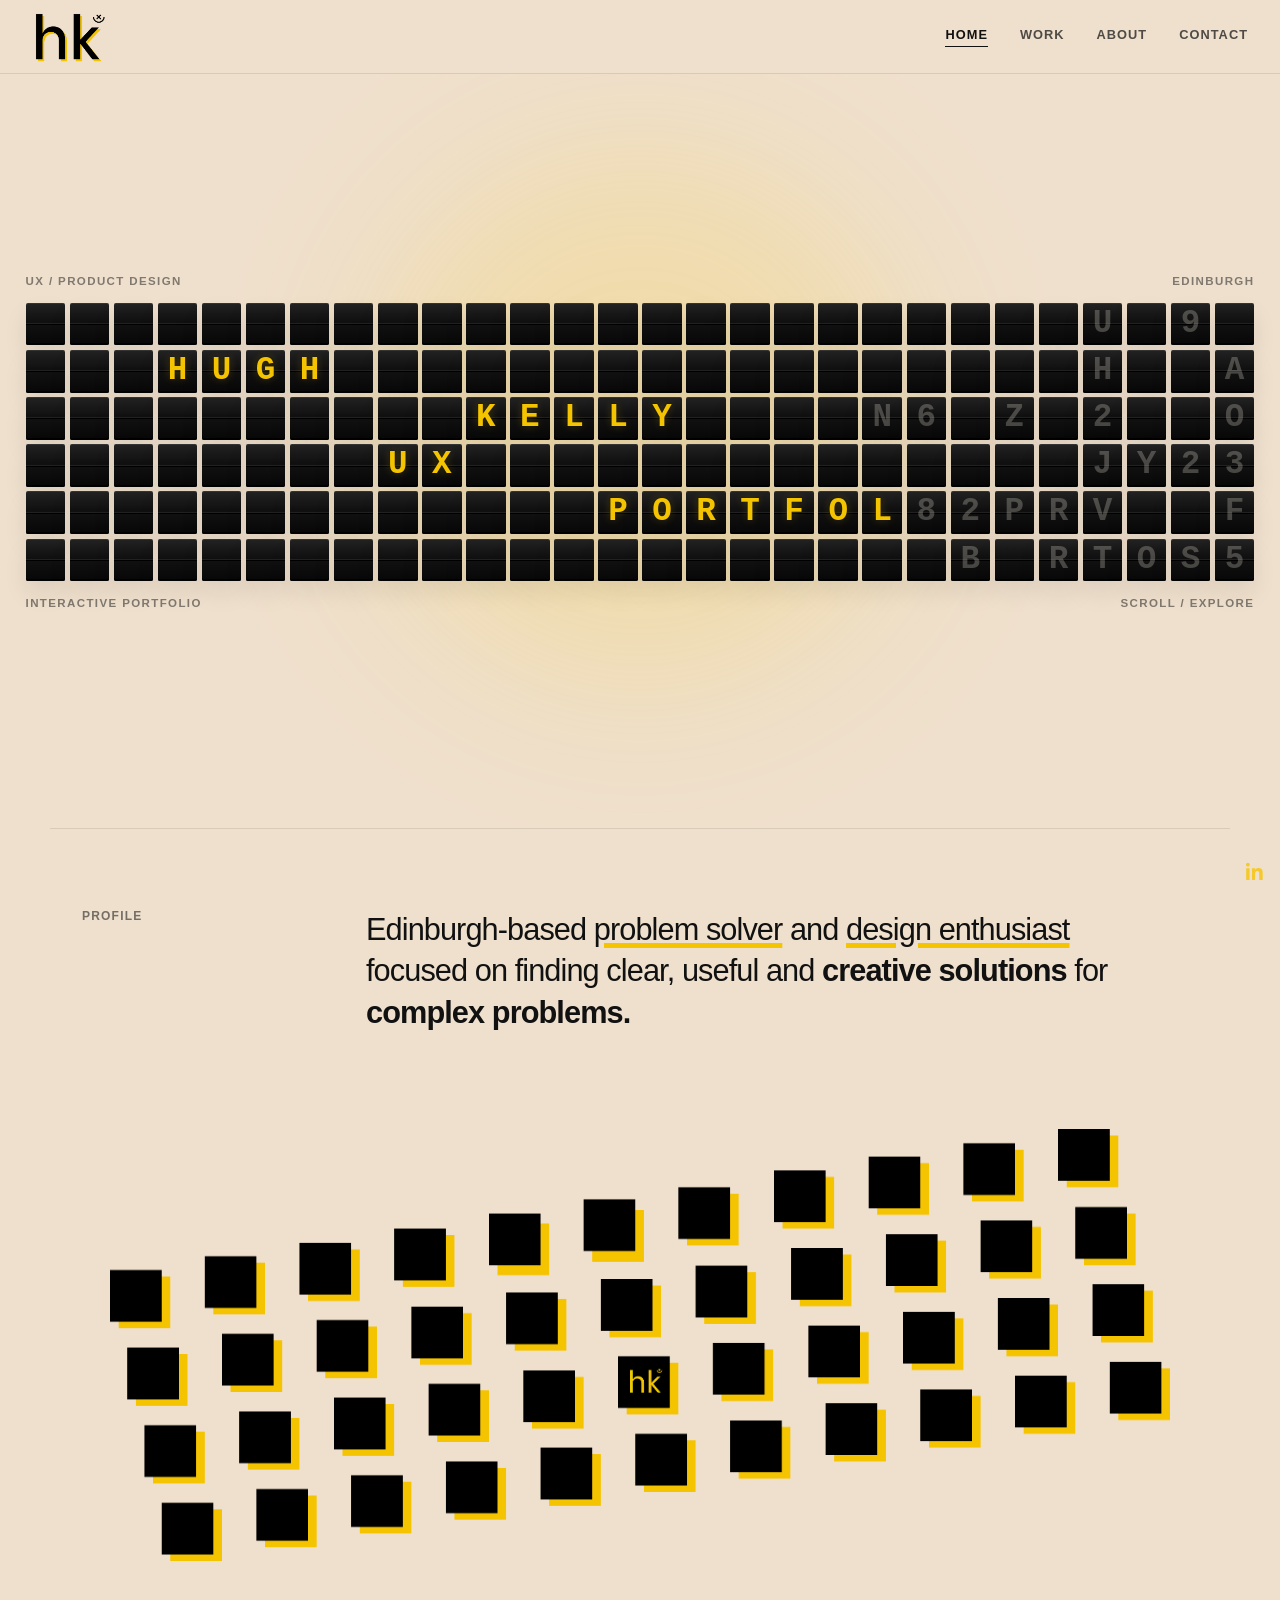
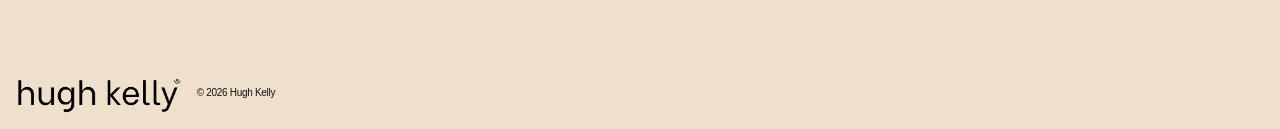
==== index.html @ 868ba527 "wording etc" ====
<!DOCTYPE html>
<html lang="en">
<head>
  <meta charset="UTF-8" />
  <meta name="viewport" content="width=device-width, initial-scale=1.0" />
  <link rel="stylesheet" href="css/styles.css">
  <link rel="icon" type="image/png" sizes="32x32" href="images/tablogo.png">
	<link rel="icon" type="image/png" sizes="16x16" href="images/tablogo.png">
  <title>Hugh Kelly — UX Portfolio</title>
	</head>

<body>
<header class="site-header">
  <nav class="nav">
    <div class="logo" data-trigger="home">
      <img src="images/logo.png" alt="HK logo">
    </div>

    <div class="nav-links">
	  <a data-trigger="home">Home</a>
	  <a data-trigger="work">Work</a>
      <a data-trigger="about">About</a>
      <a data-trigger="contact">Contact</a>
    </div>
  </nav>
  </header>

  <section class="hero">
  <div class="hero-bg-glow"></div>

  <div class="hero-inner">
    <div class="hero-topline">
      <span>UX / Product Design</span>
      <span>Edinburgh</span>
    </div>

    <div class="board-shell" id="boardShell">
      <div class="board" id="board"></div>
    </div>

    <div class="hero-bottomline">
      <span>Interactive portfolio</span>
      <span>Scroll / explore</span>
    </div>
  </div>
</section>

  <main>
	  <section class="page-section active" id="home">
		<section class="intro">
		  <p class="section-label">Profile</p>
		  <p class="intro-text">
			Edinburgh-based <u>problem solver</u> and <u>design enthusiast</u> focused on finding clear, useful and <b>creative solutions</b> for <b>complex problems.</b>
		  </p>
		</section>

		<section class="featured-image">
		  <img src="images/footerimg.png" alt="Featured project preview">
		</section>
	  </section>

	  <section class="page-section" id="about">
      <section class="about-page">
        <div class="about-image">
          <img src="images/me.png" alt="Hugh Kelly portrait">
        </div>

        <div>
          <p class="section-label"></p>
		  <br>
          <p class="intro-text" style="font-size: 40px;">
          <u>It's nice to meet you!</u>
          </p>
		  <br>
          <p class="intro-text" style="font-size: 20px; line-height: 155%;">
            I spent a large chunk of my 20's working in the music industry. This gave me a lot of interesting experiences and stories, from 
			<a href="https://www.thesun.co.uk/tvandshowbiz/10070098/bill-murray-student-party-fife/">jamming with Bill Murray</a> and accidentally getting him involved in a tabloid scandal (sorry Bill), to winning Best Original Score 
			at the Berlin Independent Film Festival (which I still haven't collected, eek).
          </p>
		  <br>
		  <p class="intro-text" style="font-size: 20px; line-height: 155%;">
           Eventually, I wanted to channel that same creativity into solving practical problems for people. UX and Product Design
		   turned out to be the right fit, and I haven’t looked back. Drop me a wee email to say hello if you would like to chat more!
          </p>
        </div>
      </section>
    </section>

    <section class="page-section" id="work">
      <section class="work-preview">
        <p class="section-label">Selected work</p>

       <div class="work-list">

      <a class="work-card" href="case-study-one.html">
        <img src="images/mockup.jpeg" alt="ROOST app preview">
        <div class="work-card-text">
          <h2>Case study one | ROOST.</h2>
          <p>UX Research / Branding / UX/UI Design</p>
        </div>
      </a>

      <a class="work-card" href="case-study-two.html">
        <img src="images/macytherobotalt.png" alt="Macy the Robot preview">
        <div class="work-card-text">
          <h2>Case study two | Children's Robot</h2>
          <p>UX Research</p>
        </div>
      </a>

      <a class="work-card" href="case-study-three.html">
        <img src="images/alba-slide-10.png" alt="AlbaHealthpreview">
        <div class="work-card-text">
          <h2>Case study three | Alba Health</h2>
          <p>UX Research / UX Design / Branding</p>
        </div>
      </a>

    </div>
      </section>
    </section>

    <section class="page-section" id="contact">
      <section class="contact-page">
  <p class="section-label">Contact</p>

  <div class="contact-content">
    <h1 class="contact-heading">
      Interested in working together? <u>Get in touch</u> and let’s talk.
    </h1>

    <p class="contact-copy">
      Drop me an email <a href="mailto:you@email.com">here</a> or connect with me on
      <a href="https://www.linkedin.com/in/hugh-kelly-a348a1112/?skipRedirect=true">LinkedIn.</a>
    </p>

    <a class="resume-btn" href="files/HughKellyCV.pdf" target="_blank">
      View Resume
    </a>
  </div>
</section>
    </section>
  </main>

  <script>
  const isMobile = window.matchMedia("(max-width: 700px)").matches;

  const rows = isMobile ? 9 : 6;
  const columns = isMobile ? 9 : 28;

  const alphabet = "ABCDEFGHIJKLMNOPQRSTUVWXYZ0123456789";
  const board = document.getElementById("board");
  const boardShell = document.getElementById("boardShell");

  const layouts = {
    home: isMobile ? [
      { text: "HUGH", row: 1, column: 1 },
      { text: "KELLY", row: 2, column: 3 },
      { text: "UX", row: 4, column: 1 },
      { text: "PORT", row: 6, column: 2 },
      { text: "FOLIO", row: 7, column: 3 }
    ] : [
      { text: "HUGH", row: 1, column: 3 },
      { text: "KELLY", row: 2, column: 10 },
      { text: "UX", row: 3, column: 8 },
      { text: "PORTFOLIO", row: 4, column: 13 }
    ],

    about: isMobile ? [
      { text: "HI", row: 1, column: 1 },
      { text: "I'M", row: 3, column: 3 },
      { text: "HUGH", row: 5, column: 2 }
    ] : [
      { text: "HI,", row: 1, column: 4 },
      { text: "I'M", row: 3, column: 10 },
      { text: "HUGH", row: 4, column: 15 }
    ],

    work: isMobile ? [
      { text: "CASE", row: 2, column: 1 },
      { text: "STUDIES", row: 4, column: 2 }
    ] : [
      { text: "SELECTED", row: 1, column: 3 },
      { text: "WORK", row: 2, column: 13 },
      { text: "& CASE", row: 3, column: 8 },
      { text: "STUDIES", row: 4, column: 15 }
    ],

    contact: isMobile ? [
      { text: "GET", row: 1, column: 1 },
      { text: "IN", row: 2, column: 4 },
      { text: "TOUCH", row: 4, column: 2 }
    ] : [
      { text: "GET", row: 1, column: 4 },
      { text: "IN", row: 2, column: 12 },
      { text: "TOUCH", row: 3, column: 16 },
      { text: "SOON", row: 4, column: 8 }
    ]
  };

  let finalMap = new Map();
  const tiles = [];

  board.style.setProperty("--columns", columns);

  for (let i = 0; i < rows * columns; i++) {
    const tile = document.createElement("div");
    tile.className = "tile";

    const char = document.createElement("span");
    char.className = "char";
    char.textContent = randomLetter();

    tile.appendChild(char);
    board.appendChild(tile);

    tiles.push({ tile, char, index: i });
  }

  function randomLetter() {
    return alphabet[Math.floor(Math.random() * alphabet.length)];
  }

  function flip(tileObj, value) {
    tileObj.tile.classList.remove("flipping");
    void tileObj.tile.offsetWidth;
    tileObj.tile.classList.add("flipping");
    tileObj.char.textContent = value;
  }

  function buildFinalMap(words) {
    finalMap = new Map();

    words.forEach(word => {
      [...word.text].forEach((letter, i) => {
        const index = word.row * columns + word.column + i;
        finalMap.set(index, letter);
      });
    });
  }

  function showPage(pageName) {
    document.querySelectorAll(".page-section").forEach(section => {
      section.classList.remove("active");
    });

    const targetPage = document.getElementById(pageName);
    if (targetPage) targetPage.classList.add("active");

    document.querySelectorAll("[data-trigger]").forEach(link => {
      link.classList.toggle("active-nav", link.dataset.trigger === pageName);
    });
  }

  function animateBoard(layoutName = "home", isInitialLoad = false) {
    buildFinalMap(layouts[layoutName] || layouts.home);

    if (isMobile) {
  tiles.forEach(tileObj => {
    const finalLetter = finalMap.get(tileObj.index);

    tileObj.tile.classList.remove("flipping");

    if (finalLetter) {
      tileObj.char.textContent = finalLetter;
      tileObj.tile.classList.add("final");
      tileObj.tile.classList.remove("empty");
    } else {
      tileObj.char.textContent = " ";
      tileObj.tile.classList.remove("final");
      tileObj.tile.classList.add("empty");
    }
  });

  return;
}

    board.classList.add("is-animating");

    tiles.forEach(tileObj => {
      tileObj.tile.classList.remove("empty");

      const row = Math.floor(tileObj.index / columns);
      const col = tileObj.index % columns;

      const delay = isMobile
        ? col * 35 + row * 42 + Math.random() * 70
        : col * 45 + row * 35 + Math.random() * 90;

      const flips = isMobile
        ? 1 + Math.floor(Math.random() * 2)
        : isInitialLoad
          ? 2 + Math.floor(Math.random() * 4)
          : 1 + Math.floor(Math.random() * 3);

      const finalLetter = finalMap.get(tileObj.index);

      setTimeout(() => {
        let count = 0;

        const interval = setInterval(() => {
          count++;

          if (count < flips) {
            flip(tileObj, randomLetter());
            return;
          }

          clearInterval(interval);

          if (finalLetter) {
            flip(tileObj, finalLetter);
            tileObj.tile.classList.add("final");
            tileObj.tile.classList.remove("empty");
          } else {
            flip(tileObj, " ");
            tileObj.tile.classList.remove("final");
            tileObj.tile.classList.add("empty");
          }
        }, isMobile ? 145 + Math.random() * 55 : 110 + Math.random() * 45);
      }, delay);
    });

    setTimeout(() => {
      board.classList.remove("is-animating");
    }, isMobile ? 1700 : 1900);
  }

  document.querySelectorAll("[data-trigger]").forEach(item => {
    item.addEventListener("click", () => {
      const page = item.dataset.trigger || "home";
      animateBoard(page, false);
      showPage(page);
      history.replaceState(null, "", page === "home" ? "index.html" : `index.html?page=${page}`);
    });
  });

  function getPageFromURL() {
    const params = new URLSearchParams(window.location.search);
    return params.get("page") || "home";
  }

  const initialPage = getPageFromURL();
  animateBoard(initialPage, true);
  showPage(initialPage);

  if (boardShell && !isMobile) {
    boardShell.addEventListener("mousemove", event => {
      const rect = boardShell.getBoundingClientRect();
      const x = event.clientX - rect.left;
      const y = event.clientY - rect.top;

      const rotateY = ((x / rect.width) - 0.5) * 5;
      const rotateX = ((y / rect.height) - 0.5) * -5;

      boardShell.style.transform = `rotateX(${rotateX}deg) rotateY(${rotateY}deg)`;
    });

    boardShell.addEventListener("mouseleave", () => {
      boardShell.style.transform = "rotateX(0deg) rotateY(0deg)";
    });
  }

  if (!isMobile) {
    setInterval(() => {
      const visibleTiles = tiles.filter(tileObj => !tileObj.tile.classList.contains("empty"));
      const chosen = visibleTiles[Math.floor(Math.random() * visibleTiles.length)];

      if (!chosen) return;

      chosen.tile.classList.add("ambient-flash");

      setTimeout(() => {
        chosen.tile.classList.remove("ambient-flash");
      }, 420);
    }, 1300);
  }
</script>
  
  <footer class="site-footer">
  <img src="images/footer-logo.png" alt="Hugh Kelly">
  <p class="intro-text" style="font-size: 10px;">© 2026 Hugh Kelly</p>
</footer>

<a href="https://www.linkedin.com/in/hugh-kelly-a348a1112/" 
   target="_blank" 
   rel="noopener noreferrer" 
   class="linkedin-fixed">
  <svg viewBox="0 0 24 24" width="18" height="18">
    <path d="M4.98 3.5C4.98 4.88 3.87 6 2.49 6 1.11 6 0 4.88 0 3.5 0 2.12 1.11 1 2.49 1 3.87 1 4.98 2.12 4.98 3.5zM.22 8.22h4.54V24H.22zM7.98 8.22h4.35v2.16h.06c.61-1.16 2.1-2.39 4.33-2.39 4.63 0 5.49 3.05 5.49 7.01V24h-4.54v-7.74c0-1.85-.03-4.23-2.58-4.23-2.58 0-2.97 2.01-2.97 4.1V24H7.98z"/>
  </svg>
</a>

</body>
</html>
---- css/styles.css ----
* {
  box-sizing: border-box;
}

html,
body {
  overflow-x: hidden;
}

body {
  margin: 0;
  background: #efe0cd;
  color: #111;
  font-family: Helvetica, Arial, sans-serif;
}

body::before {
  content: "";
  position: fixed;
  inset: 0;
  pointer-events: none;
  opacity: 0.035;
  background-image: radial-gradient(#000 0.5px, transparent 0.5px);
  background-size: 6px 6px;
  z-index: -1;
}

/* NAV */

.nav {
  position: fixed;
  top: 0;
  left: 0;
  width: 100%;
  height: 74px;
  display: flex;
  justify-content: space-between;
  align-items: center;
  padding: 0 2rem;
  background: #efe0cd;
  border-bottom: 1px solid rgba(17, 17, 17, 0.1);
  z-index: 1000;
}

.logo,
.nav-links a {
  color: #111;
  font-size: 0.8rem;
  font-weight: 700;
  letter-spacing: 0.08em;
  text-transform: uppercase;
  text-decoration: none;
  cursor: pointer;
}

.logo img {
  height: 72px;
  display: block;
}

.nav-links {
  display: flex;
  gap: 2rem;
}

.nav-links a {
  opacity: 0.72;
  transition: opacity 0.25s ease;
}

.nav-links a:hover {
  opacity: 1;
}

.nav-links a::after {
  content: "";
  display: block;
  width: 0;
  height: 1px;
  margin-top: 4px;
  background: #111;
  transition: width 0.25s ease;
}

.nav-links a:hover::after {
  width: 100%;
}

u {
  text-decoration-color: #f5c400;
  text-decoration-thickness: 5px;
  text-underline-offset: 3px;
}

/* HOME */

/* HOME / FULL-WIDTH SPLIT FLAP HERO */

.hero {
  min-height: 92vh;
  display: grid;
  place-items: center;
  padding: 7.5rem 0 4rem;
  position: relative;
  overflow: hidden;
}

.hero-bg-glow {
  position: absolute;
  width: 42vw;
  height: 42vw;
  border-radius: 50%;
  background: rgba(245, 196, 0, 0.16);
  filter: blur(80px);
  top: 18%;
  left: 50%;
  transform: translateX(-50%);
  pointer-events: none;
}

.hero-inner {
  width: 100vw;
  padding: 0 clamp(0.75rem, 2vw, 2rem);
  position: relative;
  z-index: 2;
}

.hero-topline,
.hero-bottomline {
  width: min(1600px, 96vw);
  margin: 0 auto;
  display: flex;
  justify-content: space-between;
  font-size: 0.72rem;
  font-weight: 700;
  letter-spacing: 0.12em;
  text-transform: uppercase;
  color: rgba(17, 17, 17, 0.5);
}

.hero-topline {
  margin-bottom: 1rem;
}

.hero-bottomline {
  margin-top: 1rem;
}

.board-shell {
  width: 100%;
  perspective: 1200px;
  transform-style: preserve-3d;
  transition: transform 0.18s ease-out;
}

.board {
  display: grid;
  grid-template-columns: repeat(var(--columns), minmax(0, 1fr));
  gap: clamp(0.12rem, 0.35vw, 0.34rem);
  width: 100%;
  margin: 0 auto;
  padding: 0;
  transform-style: preserve-3d;
}

.tile {
  aspect-ratio: 1 / 1.08;
  background: #101010;
  color: rgba(244, 239, 227, 0.25);
  font-family: "IBM Plex Mono", "Courier New", monospace;
  font-size: clamp(0.75rem, 2.55vw, 2.45rem);
  font-weight: 800;
  display: grid;
  place-items: center;
  position: relative;
  overflow: hidden;
  border-radius: 2px;
  box-shadow:
    inset 0 1px 0 rgba(255,255,255,0.08),
    inset 0 -2px 0 rgba(0,0,0,0.8),
    0 12px 24px rgba(17,17,17,0.08);
}

.tile::before {
  content: "";
  position: absolute;
  inset: 0;
  background:
    linear-gradient(to bottom, rgba(255,255,255,0.08), transparent 44%),
    linear-gradient(to top, rgba(0,0,0,0.58), transparent 45%);
  pointer-events: none;
}

.tile::after {
  content: "";
  position: absolute;
  left: 0;
  right: 0;
  top: 50%;
  border-top: 1px solid #000;
  box-shadow: 0 -1px 0 rgba(255,255,255,0.07);
}

.char {
  z-index: 2;
  line-height: 1;
}

.tile.flipping .char {
  animation: flap 0.16s ease-in-out;
}

.tile.final {
  color: #f5c400;
  text-shadow:
    0 0 8px rgba(245,196,0,0.22),
    0 0 2px rgba(0,0,0,0.75);
}

.tile.empty .char {
  color: transparent;
}

.tile.ambient-flash {
  color: #efe0cd;
  box-shadow:
    inset 0 1px 0 rgba(255,255,255,0.12),
    inset 0 -2px 0 rgba(0,0,0,0.8),
    0 0 22px rgba(245,196,0,0.24);
}

.board.is-animating .tile.final {
  animation: finalPulse 0.65s ease both;
}

.active-nav {
  opacity: 1 !important;
}

.active-nav::after {
  width: 100% !important;
}

@keyframes flap {
  0% { transform: rotateX(0deg); }
  40% { transform: rotateX(95deg); }
  60% { transform: rotateX(85deg); }
  100% { transform: rotateX(0deg); }
}

@keyframes finalPulse {
  0% { filter: brightness(1); }
  45% { filter: brightness(1.45); }
  100% { filter: brightness(1); }
}

/* STANDARD PAGES */

/* STANDARD PAGE LAYOUTS */

.intro,
.about-page,
.contact-page {
  max-width: 1180px;
  margin: 0 auto;
  display: grid;
  grid-template-columns: 220px minmax(0, 760px);
  gap: 4rem;
  align-items: start;
  border-top: 1px solid rgba(17, 17, 17, 0.1);
}

/* Individual spacing */

.intro {
  padding: 5rem 2rem 6rem;
}

.about-page {
  padding: 6rem 2rem 7rem;
}

.contact-page {
  padding: 7rem 2rem 6rem;
}

/* Labels */

.section-label {
  margin: 0;
  font-size: 0.75rem;
  font-weight: 700;
  letter-spacing: 0.1em;
  text-transform: uppercase;
  color: rgba(17, 17, 17, 0.55);
}

/* General intro text */

.intro-text {
  margin: 0;
  font-size: clamp(1.35rem, 2.4vw, 2rem);
  line-height: 1.35;
  font-weight: 500;
  letter-spacing: -0.03em;
}

/* About */

.about-copy {
  font-size: 20px;
  line-height: 1.55;
}

/* Contact-specific typography */

.contact-page .intro-text {
  font-size: clamp(2.2rem, 4vw, 4.2rem);
  line-height: 1.08;
  letter-spacing: -0.06em;
}

.contact-page .contact-copy {
  margin-top: 3rem;
  font-size: clamp(1.5rem, 2.4vw, 2.6rem);
  line-height: 1.25;
  letter-spacing: -0.04em;
}

.about-image img {
  width: 100%;
  display: block;
  box-shadow: 16px 16px 0 #f5c400;
}

.work-preview {
  max-width: 920px;
  margin: 0 auto;
  padding: 0 2rem 7rem;
}

.work-list {
  display: flex;
  flex-direction: column;
  gap: 48px;
}

.work-card {
  display: block;
  text-decoration: none;
  color: inherit;
  border-top: 1px solid rgba(0,0,0,0.15);
  padding-top: 28px;
}

.work-card img {
  width: 100%;
  aspect-ratio: 16 / 9;
  object-fit: cover;
  border-radius: 12px;
  display: block;
  margin-bottom: 18px;
}

.work-card-text h2 {
  font-size: 28px;
  margin: 0 0 6px;
}

.work-card-text p {
  font-size: 16px;
  margin: 0;
  opacity: 0.75;
}

.work-card:hover img {
  transform: translateY(-4px);
}

.work-card img {
  transition: transform 0.25s ease;
}

.page-section {
  opacity: 0;
  visibility: hidden;
  height: 0;
  overflow: hidden;
  transition: opacity 0.5s ease;
}

.page-section.active {
  opacity: 1;
  visibility: visible;
  height: auto;
  overflow: visible;
}

.featured-image {
  max-width: 1124px;
  margin: 0 auto;
  padding: 0 2rem 6rem;
}

.featured-image img {
  width: 100%;
  display: block;
  border-radius: 2px;
  transition: transform 0.3s ease;
}

.featured-image img:hover {
  transform: translateY(-4px);
}

/* CASE STUDY */

.case-study {
  max-width: 1280px;
  margin: 0 auto;
  padding: 70px 24px 4rem;
}

.case-hero {
  min-height: 82vh;
  display: grid;
  grid-template-columns: minmax(0, 1fr) minmax(0, 0.9fr);
  gap: 56px;
  align-items: center;
  position: relative;
  padding-bottom: 80px;
}

.case-kicker {
  text-transform: uppercase;
  letter-spacing: 0.18em;
  font-size: 12px;
  opacity: 0.55;
  margin-bottom: 20px;
}

.case-hero h1 {
  font-size: clamp(56px, 9vw, 128px);
  line-height: 0.85;
  margin: 0 0 28px;
  letter-spacing: -0.07em;
}

.case-meta {
  font-size: 0.8rem;
  text-transform: uppercase;
  opacity: 0.65;
  margin-bottom: 28px;
  letter-spacing: 0.08em;
}

.case-intro {
  font-size: clamp(21px, 2.2vw, 34px);
  line-height: 1.25;
  max-width: 760px;
  letter-spacing: -0.035em;
}

.hero-image {
  position: relative;
}

.hero-prototype-btn {
  position: absolute;
  bottom: 70px;
  left: 36px;

  display: inline-flex;
  align-items: center;
  justify-content: center;

  padding: 12px 18px;

  background: #111;
  color: #fff;
  text-decoration: none;

  font-size: 12px;
  font-weight: 700;
  letter-spacing: 0.08em;
  text-transform: uppercase;

  border-radius: 999px;

  transition: transform 0.2s ease,
              background 0.2s ease;
}

.hero-prototype-btn:hover {
  transform: translateY(-2px);
  background: #000;
}

.hero-prototype-btn:visited {
  color: #fff;
}

.hero-image img {
  width: 100%;
  display: block;
  border-radius: 2px;
  transition: transform 0.3s ease;
}

.hero-image img:hover {
  transform: translateY(-4px);
}

.hero-image-stack {
  position: relative;
  min-height: 560px;
  max-width: 100%;
}

.image-placeholder {
  border: 1px dashed rgba(17, 17, 17, 0.28);
  border-radius: 32px;
  background: rgba(17, 17, 17, 0.035);
  display: flex;
  align-items: center;
  justify-content: center;
  text-align: center;
  padding: 24px;
  color: rgba(17, 17, 17, 0.45);
  font-size: 14px;
  line-height: 1.5;
  max-width: 100%;
}

.hero-main-image {
  width: 78%;
  height: 420px;
  margin-left: auto;
}

.hero-small-image {
  width: 48%;
  height: 220px;
  position: absolute;
  left: 0;
  bottom: 20px;
  background: rgba(17, 17, 17, 0.06);
}

.floating-note {
  position: absolute;
  right: 8%;
  bottom: 0;
  width: 220px;
  border-radius: 24px;
  padding: 24px;
  background: #efe0cd;
  border: 1px solid rgba(17, 17, 17, 0.1);
  box-shadow: 0 18px 50px rgba(17, 17, 17, 0.09);
  font-size: 14px;
  line-height: 1.5;
}

.case-section {
  padding: 96px 0;
  margin-bottom: 0;
  border-top: 1px solid rgba(17, 17, 17, 0.1);
}

.section-split {
  display: grid;
  grid-template-columns: minmax(0, 0.42fr) minmax(0, 1fr);
  gap: 76px;
}

.case-section .section-label span {
  display: block;
  text-transform: uppercase;
  letter-spacing: 0.16em;
  font-size: 12px;
  opacity: 0.45;
  margin-bottom: 16px;
}

.case-section .section-label h2 {
  font-size: clamp(34px, 4.5vw, 68px);
  line-height: 0.95;
  margin: 0;
  letter-spacing: -0.06em;
}

.section-content p {
  font-size: 19px;
  line-height: 1.65;
  max-width: 760px;
  margin: 0 0 24px;
}

.project-facts {
  display: grid;
  grid-template-columns: repeat(4, minmax(0, 1fr));
  gap: 16px;
}

.fact-card {
  border-radius: 28px;
  padding: 28px;
  min-height: 170px;
  background: rgba(17, 17, 17, 0.035);
  display: flex;
  flex-direction: column;
  justify-content: space-between;
}

.fact-card span {
  font-size: 12px;
  text-transform: uppercase;
  letter-spacing: 0.14em;
  opacity: 0.45;
}

.fact-card p {
  font-size: 18px;
  line-height: 1.35;
  margin: 0;
}

.research-board {
  display: grid;
  grid-template-columns: repeat(12, minmax(0, 1fr));
  gap: 18px;
  margin-top: 42px;
}

.research-card {
  border-radius: 30px;
  padding: 30px;
  background: rgba(239, 224, 205, 0.72);
  border: 1px solid rgba(17, 17, 17, 0.1);
  min-height: 250px;
  box-shadow: 0 16px 42px rgba(17, 17, 17, 0.045);
}

.research-card:nth-child(1),
.research-card:nth-child(4) {
  grid-column: span 7;
}

.research-card:nth-child(2),
.research-card:nth-child(3) {
  grid-column: span 5;
}

.research-card h3 {
  font-size: 24px;
  margin: 0 0 18px;
  letter-spacing: -0.04em;
}

.research-card p {
  font-size: 16px;
  line-height: 1.6;
  opacity: 0.75;
  margin: 0;
}

.image-break {
  display: grid;
  grid-template-columns: minmax(0, 1.2fr) minmax(0, 0.8fr);
  gap: 18px;
  margin-top: 48px;
}

.wide-placeholder,
.tall-placeholder {
  height: 420px;
}

.timeline {
  display: grid;
  gap: 0;
  margin-top: 40px;
}

.timeline-row {
  display: grid;
  grid-template-columns: 180px minmax(0, 1fr) 240px;
  gap: 28px;
  padding: 32px 0;
  border-top: 1px solid rgba(17, 17, 17, 0.1);
  align-items: start;
}

.timeline-row span {
  font-size: 12px;
  text-transform: uppercase;
  letter-spacing: 0.14em;
  opacity: 0.45;
}

.timeline-row h3 {
  font-size: 28px;
  margin: 0 0 10px;
  letter-spacing: -0.04em;
}

.timeline-row p {
  margin: 0;
  font-size: 16px;
  line-height: 1.6;
  opacity: 0.72;
}

.mini-placeholder {
  height: 130px;
  border-radius: 22px;
}

/* Fixed to prevent horizontal scrolling */

.feature-cloud {
  display: flex;
  flex-wrap: wrap;
  gap: 16px;
  margin-top: 42px;
  max-width: 100%;
  overflow: hidden;
}

.feature-pill {
  min-height: 150px;
  width: clamp(150px, 18vw, 210px);
  border-radius: 999px;
  padding: 24px 22px;
  background: rgba(17, 17, 17, 0.04);
  display: flex;
  align-items: center;
  justify-content: center;
  text-align: center;
  font-size: 15px;
  line-height: 1.45;
  box-sizing: border-box;
}

.feature-pill:nth-child(odd) {
  transform: translateY(24px);
}

.placeholder-gallery {
  display: grid;
  grid-template-columns: repeat(3, minmax(0, 1fr));
  gap: 18px;
  margin-top: 42px;
}

.gallery-card {
  border-radius: 30px;
  padding: 22px;
  border: 1px solid rgba(17, 17, 17, 0.1);
}

.gallery-card .image-placeholder {
  height: 260px;
  margin-bottom: 18px;
}

.gallery-card h3 {
  font-size: 20px;
  margin: 0 0 8px;
}

.gallery-card p {
  font-size: 15px;
  opacity: 0.65;
}

.next-section {
  padding: 120px 24px;
  text-align: center;
}

.next-section h2 {
  font-size: clamp(44px, 7vw, 96px);
  line-height: 0.9;
  margin: 0 0 28px;
  letter-spacing: -0.07em;
}

.next-section p {
  max-width: 680px;
  margin: 0 auto;
  font-size: 20px;
  line-height: 1.6;
  opacity: 0.72;
}

/* FOOTER */

.site-footer {
  position: relative;
  bottom: 0;
  left: 0;
  padding: 1rem;
  display: flex;
  align-items: center;
  gap: 0.8rem;
}

.site-footer img {
  height: 40px;
}

.linkedin-fixed {
  position: fixed;
  bottom: 1rem;
  right: 1rem;
  opacity: 0.8;
}

.linkedin-fixed svg {
  fill: #f5c400;
}

.linkedin-fixed:hover {
  opacity: 1;
}

/* ANIMATION */

@keyframes flap {
  0% { transform: rotateX(0deg); }
  40% { transform: rotateX(95deg); }
  60% { transform: rotateX(85deg); }
  100% { transform: rotateX(0deg); }
}

/* RESPONSIVE */

@media (max-width: 900px) {
  .case-hero,
  .section-split,
  .image-break,
  .timeline-row {
    grid-template-columns: 1fr;
  }

  .board-shell {
    width: 100%;
    max-width: 340px;
    margin: 0 auto;
  }

  .project-facts,
  .placeholder-gallery {
    grid-template-columns: 1fr;
  }

  .research-card,
  .research-card:nth-child(1),
  .research-card:nth-child(2),
  .research-card:nth-child(3),
  .research-card:nth-child(4) {
    grid-column: span 12;
  }

  .feature-cloud {
    display: flex;
    flex-wrap: wrap;
  }

  .feature-pill {
    width: 100%;
    min-height: 120px;
  }

  .feature-pill:nth-child(odd) {
    transform: none;
  }

  .hero-image-stack {
    min-height: auto;
  }

  .hero-main-image,
  .hero-small-image,
  .floating-note {
    position: static;
    width: 100%;
    margin-top: 18px;
  }
}

@media (max-width: 700px) {
  .nav {
    height: 68px;
    padding: 0 1rem;
  }

  .logo img {
    height: 48px;
  }

  .nav-links {
    gap: 1rem;
  }

  .nav-links a {
    font-size: 0.68rem;
    letter-spacing: 0.06em;
  }

  .hero {
    min-height: auto;
    padding: 6rem 1rem 3rem;
  }

  .hero-inner {
    width: 100%;
    padding: 0;
  }

  .hero-topline,
  .hero-bottomline {
    width: 100%;
    font-size: 0.58rem;
    letter-spacing: 0.08em;
    gap: 1rem;
    overflow: hidden;
  }

  .hero-topline span:last-child,
  .hero-bottomline span:last-child {
    text-align: right;
  }

  .eyebrow {
    align-items: flex-start;
    gap: 1rem;
    flex-direction: column;
  }

  .board-shell {
    width: 100%;
    max-width: 300px;
    margin: 0 auto;
  }

  .board {
  grid-template-columns: repeat(var(--columns), minmax(0, 1fr));
  gap: 0.13rem;
  max-width: 300px;
  margin: 0 auto;
}

.tile {
  backface-visibility: hidden;
  transform: translateZ(0);
  will-change: transform;
}

  .intro,
  .about-page,
  .contact-page {
    grid-template-columns: 1fr;
    padding: 3rem 1rem 4rem;
    gap: 1.5rem;
  }

  .section-label {
    font-size: 0.68rem;
  }

  .intro-text {
    font-size: 1.15rem;
    line-height: 1.45;
    letter-spacing: -0.02em;
  }

  .about-copy {
    font-size: 1rem;
    line-height: 1.55;
  }

  .about-image img {
    max-width: 260px;
  }

  .work-preview {
    padding: 2rem 1rem 4rem;
  }

  .work-item {
    grid-template-columns: 1fr;
    gap: 0.35rem;
    padding: 1.2rem 0;
  }

  .work-item span:first-child {
    font-size: 1.25rem;
  }

  .work-item span:last-child {
    font-size: 0.65rem;
  }

  .contact-page {
    padding-bottom: 6rem;
  }

  .case-study {
    padding: 88px 1rem 3rem;
  }

  .case-hero {
    min-height: auto;
    gap: 32px;
    padding-bottom: 64px;
  }

  .case-hero h1 {
    font-size: clamp(54px, 18vw, 88px);
  }

  .case-section {
    padding: 64px 0;
  }

  .section-content p {
    font-size: 17px;
  }

  .project-facts {
    gap: 12px;
  }

  .fact-card {
    min-height: 140px;
  }

  .research-board {
    grid-template-columns: 1fr;
  }

  .research-card {
    grid-column: auto !important;
  }

  .wide-placeholder,
  .tall-placeholder {
    height: 280px;
  }

  .next-section {
    padding: 80px 0;
  }

  .site-footer {
    padding: 0.75rem 1rem;
    gap: 0.6rem;
  }

  .site-footer img {
    height: 34px;
  }

  .site-footer p {
    font-size: 9px !important;
  }

  .linkedin-fixed {
    right: 1rem;
    bottom: 1rem;
  }

  .linkedin-fixed svg {
    width: 17px;
    height: 17px;
  }
}
/* ROOST CASE STUDY */

.roost-case {
  max-width: 1280px;
  margin: 0 auto;
  padding: 88px 24px 4rem;
}

.roost-hero {
  min-height: 82vh;
  display: grid;
  grid-template-columns: minmax(0, 0.95fr) minmax(0, 1.05fr);
  gap: 64px;
  align-items: center;
  border-bottom: 1px solid rgba(17, 17, 17, 0.1);
  padding-bottom: 88px;
}

.roost-hero h1 {
  font-size: clamp(72px, 13vw, 180px);
  line-height: 0.78;
  letter-spacing: -0.09em;
  margin: 0 0 32px;
}

.roost-hero-visual {
  min-height: 620px;
  border-radius: 48px;
}

.roost-facts {
  display: grid;
  grid-template-columns: repeat(4, minmax(0, 1fr));
  gap: 16px;
  padding: 40px 0 96px;
}

.roost-section {
  padding: 96px 0;
  border-top: 1px solid rgba(17, 17, 17, 0.1);
}

.roost-split {
  display: grid;
  grid-template-columns: minmax(0, 0.4fr) minmax(0, 1fr);
  gap: 76px;
}

.roost-note-grid {
  display: grid;
  grid-template-columns: repeat(3, minmax(0, 1fr));
  gap: 18px;
  margin-top: 42px;
}

.roost-note-grid article,
.roost-opportunity-strip > div,
.persona-card {
  border: 1px solid rgba(17, 17, 17, 0.1);
  border-radius: 30px;
  padding: 30px;
  background: rgba(17, 17, 17, 0.035);
}

.roost-note-grid h3,
.roost-opportunity-strip h3,
.persona-card h3 {
  margin: 0 0 14px;
  font-size: 24px;
  letter-spacing: -0.04em;
}

.roost-note-grid p,
.roost-opportunity-strip p,
.persona-card p {
  font-size: 16px;
  line-height: 1.6;
  opacity: 0.75;
  margin: 0;
}

.roost-wide-img {
  height: 520px;
  margin-top: 42px;
}

.roost-opportunity-strip {
  display: grid;
  grid-template-columns: 0.8fr 1.2fr;
  gap: 18px;
  margin-top: 42px;
}

.persona-grid {
  display: grid;
  grid-template-columns: repeat(2, minmax(0, 1fr));
  gap: 18px;
  margin-top: 42px;
}

.persona-card {
  min-height: 620px;
}

.persona-image {
  height: 320px;
  margin-bottom: 28px;
  border-radius: 28px;
}

.persona-role {
  font-size: 14px !important;
  text-transform: uppercase;
  letter-spacing: 0.12em;
  opacity: 0.5 !important;
  margin-bottom: 22px !important;
}

.brand-image-grid {
  display: flex;
  flex-direction: column;
  gap: 3rem;
  margin-top: 3rem;
}

.brand-image-card {
  margin: 0;
}

.brand-image-card img {
  width: 100%;
  max-width: 1100px;
  height: auto;
  display: block;
  border-radius: 20px;
  border: 1px solid var(--border, #ECE4D8);
}

.brand-image-card figcaption
.survey-grid figcaption {
  margin-top: 1rem;
  font-size: 1rem;
  color: var(--secondary-text, #6B625B);
}

.image-modal {
  display: none;
  position: fixed;
  inset: 0;
  z-index: 9999;
  background: rgba(0,0,0,0.9);
  justify-content: center;
  align-items: center;
}

.image-modal.active {
  display: flex;
}

.modal-content {
  max-width: 95vw;
  max-height: 90vh;
}

.close-modal {
  position: absolute;
  top: 20px;
  right: 30px;
  color: white;
  font-size: 40px;
  cursor: pointer;
}

.zoomable {
  cursor: zoom-in;
}

.zoomable:hover {
  transform: scale(1.01);
  transition: transform 0.3s ease;
}

.journey-map {
  display: block;
  width: 90%;
  max-width: 1200px;
  margin: 0 auto;
}

.comp-analysis {
  display: block;
  width: 90%;
  max-width: 1200px;
  margin: 0 auto;
}

.design-process {
  display: block;
  width: 80%;
  max-width: 1200px;
  margin: 0 auto;
}

.concurrency-visual {
  width: 100%;
  height: 320px;
  background: rgba(17, 17, 17, 0.06);
  border-radius: 28px;
}

.prototype-frame {
  width: 380px;
  height: 620px;
  margin: 3rem auto;
  overflow: hidden;
  border-radius: 16px;
}

.prototype-frame iframe {
  width: 520px;
  height: 820px;
  border: none;
  transform: scale(0.75);
  transform-origin: top left;
}

.flow-steps {
  display: flex;
  flex-wrap: wrap;
  gap: 14px;
  margin-top: 36px;
}

.flow-steps div {
  border: 1px solid rgba(17, 17, 17, 0.14);
  border-radius: 999px;
  padding: 16px 22px;
  font-size: 15px;
  background: rgba(17, 17, 17, 0.035);
}

.screen-gallery {
  display: grid;
  grid-template-columns: 1.1fr 0.9fr 1.1fr;
  gap: 18px;
  margin-top: 42px;
}

.screen-gallery .image-placeholder {
  min-height: 420px;
}

.roost-final {
  padding: 130px 24px;
  text-align: center;
}

.roost-final h2 {
  max-width: 980px;
  margin: 0 auto 28px;
  font-size: clamp(48px, 7vw, 108px);
  line-height: 0.9;
  letter-spacing: -0.08em;
}

.roost-final p {
  max-width: 720px;
  margin: 0 auto;
  font-size: 20px;
  line-height: 1.6;
  opacity: 0.72;
}

/* RESPONSIVE ROOST */

@media (max-width: 900px) {
  .roost-hero,
  .roost-split,
  .roost-opportunity-strip {
    grid-template-columns: 1fr;
  }

  .roost-facts,
  .roost-note-grid,
  .persona-grid,
  .brand-grid,
  .screen-gallery {
    grid-template-columns: 1fr;
  }

  .roost-hero-visual {
    min-height: 420px;
  }

  .persona-card {
    min-height: auto;
  }

  .roost-wide-img {
    height: 360px;
  }
}

@media (max-width: 700px) {
  .roost-case {
    padding: 88px 1rem 3rem;
  }

  .roost-hero {
    min-height: auto;
    gap: 36px;
    padding-bottom: 64px;
  }

  .roost-hero h1 {
    font-size: clamp(72px, 24vw, 118px);
  }

  .roost-section {
    padding: 64px 0;
  }

  .roost-note-grid article,
  .roost-opportunity-strip > div,
  .persona-card {
    padding: 24px;
  }

  .persona-image,
  .brand-grid .image-placeholder,
  .screen-gallery .image-placeholder {
    min-height: 280px;
  }

  .flow-steps div {
    width: 100%;
    text-align: center;
  }

  .roost-final {
    padding: 88px 0;
  }
}

.underline-wrap {
  position: relative;
  display: inline-block;
}

.underline-reveal {
  position: relative;
  display: inline;
  background-image: linear-gradient(#f5c400, #f5c400);
  background-repeat: no-repeat;
  background-size: 0% 0.22em;
  background-position: 0 94.5%;
  transition: background-size 1.4s ease;
}

.underline-reveal.active {
  background-size: 100% 0.22em;
}

.resume-btn {
  position: relative;
  display: inline-flex;
  align-items: center;

  width: fit-content;
  justify-self: start; /* important in grid */

  padding: 14px 28px;
  background: #000;
  color: #fff;
  text-decoration: none;
  font-weight: 700;
  border-radius: 16px;

  box-shadow: 10px 10px 0 #f5c400;
  transition: all 0.25s ease;
  background-color 0.25s ease,
    color 0.25s ease,
    box-shadow 0.25s ease;
}

.resume-btn::after {
  content: "";
  position: absolute;
  top: 8px;
  left: 8px;
  width: 100%;
  height: 100%;
  background: #ffd400;
  border-radius: 10px;
  z-index: -1; /* yellow behind */
}

.resume-btn:hover {
  box-shadow:
    10px 10px 0 #f5c400,
    0 0 20px rgba(245,196,0,0.4);
}
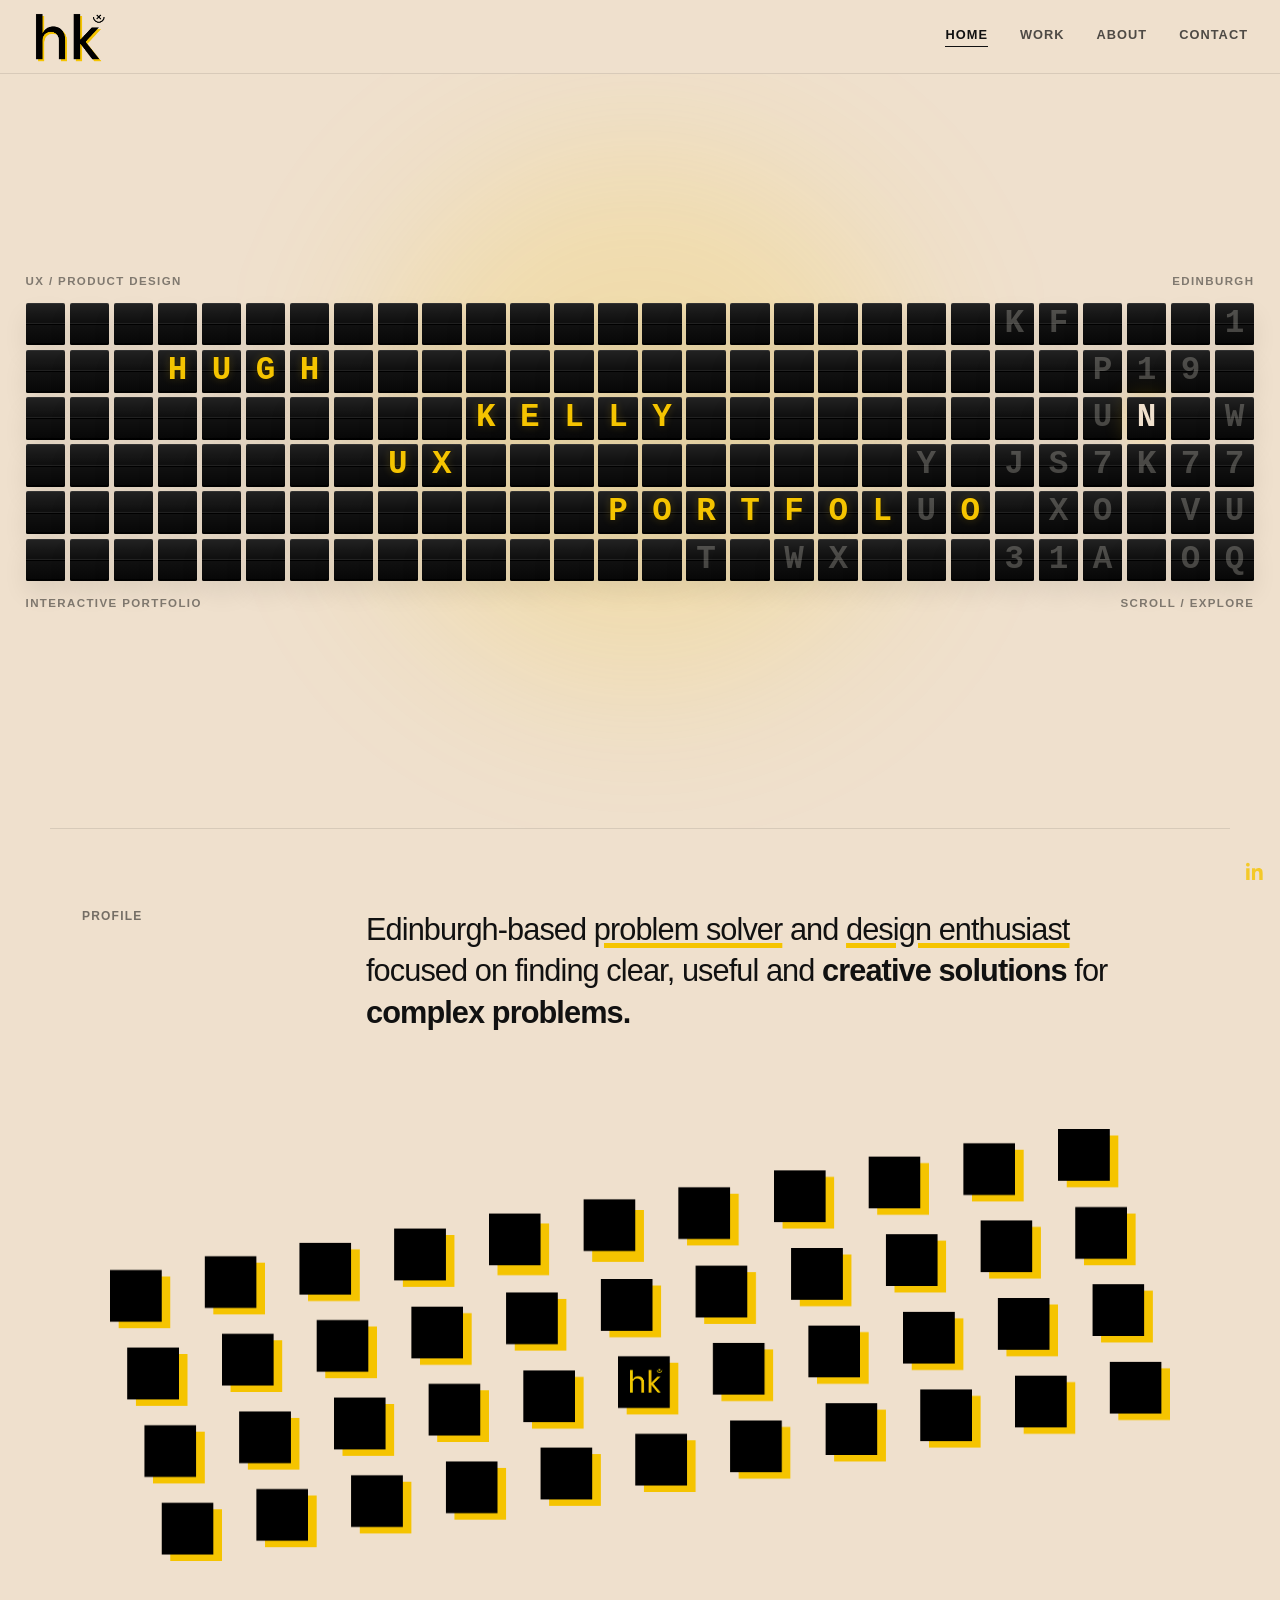
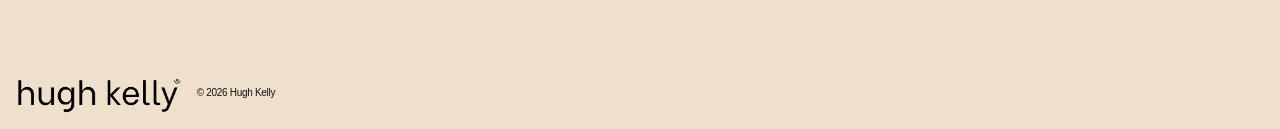
==== commit 5093ac31: "misc changes" ====
--- a/index.html
+++ b/index.html
@@ -173,7 +173,7 @@
     ] : [
       { text: "HI,", row: 1, column: 4 },
       { text: "I'M", row: 3, column: 10 },
-      { text: "HUGH", row: 4, column: 15 }
+      { text: "HUGH :)", row: 4, column: 15 }
     ],
 
     work: isMobile ? [
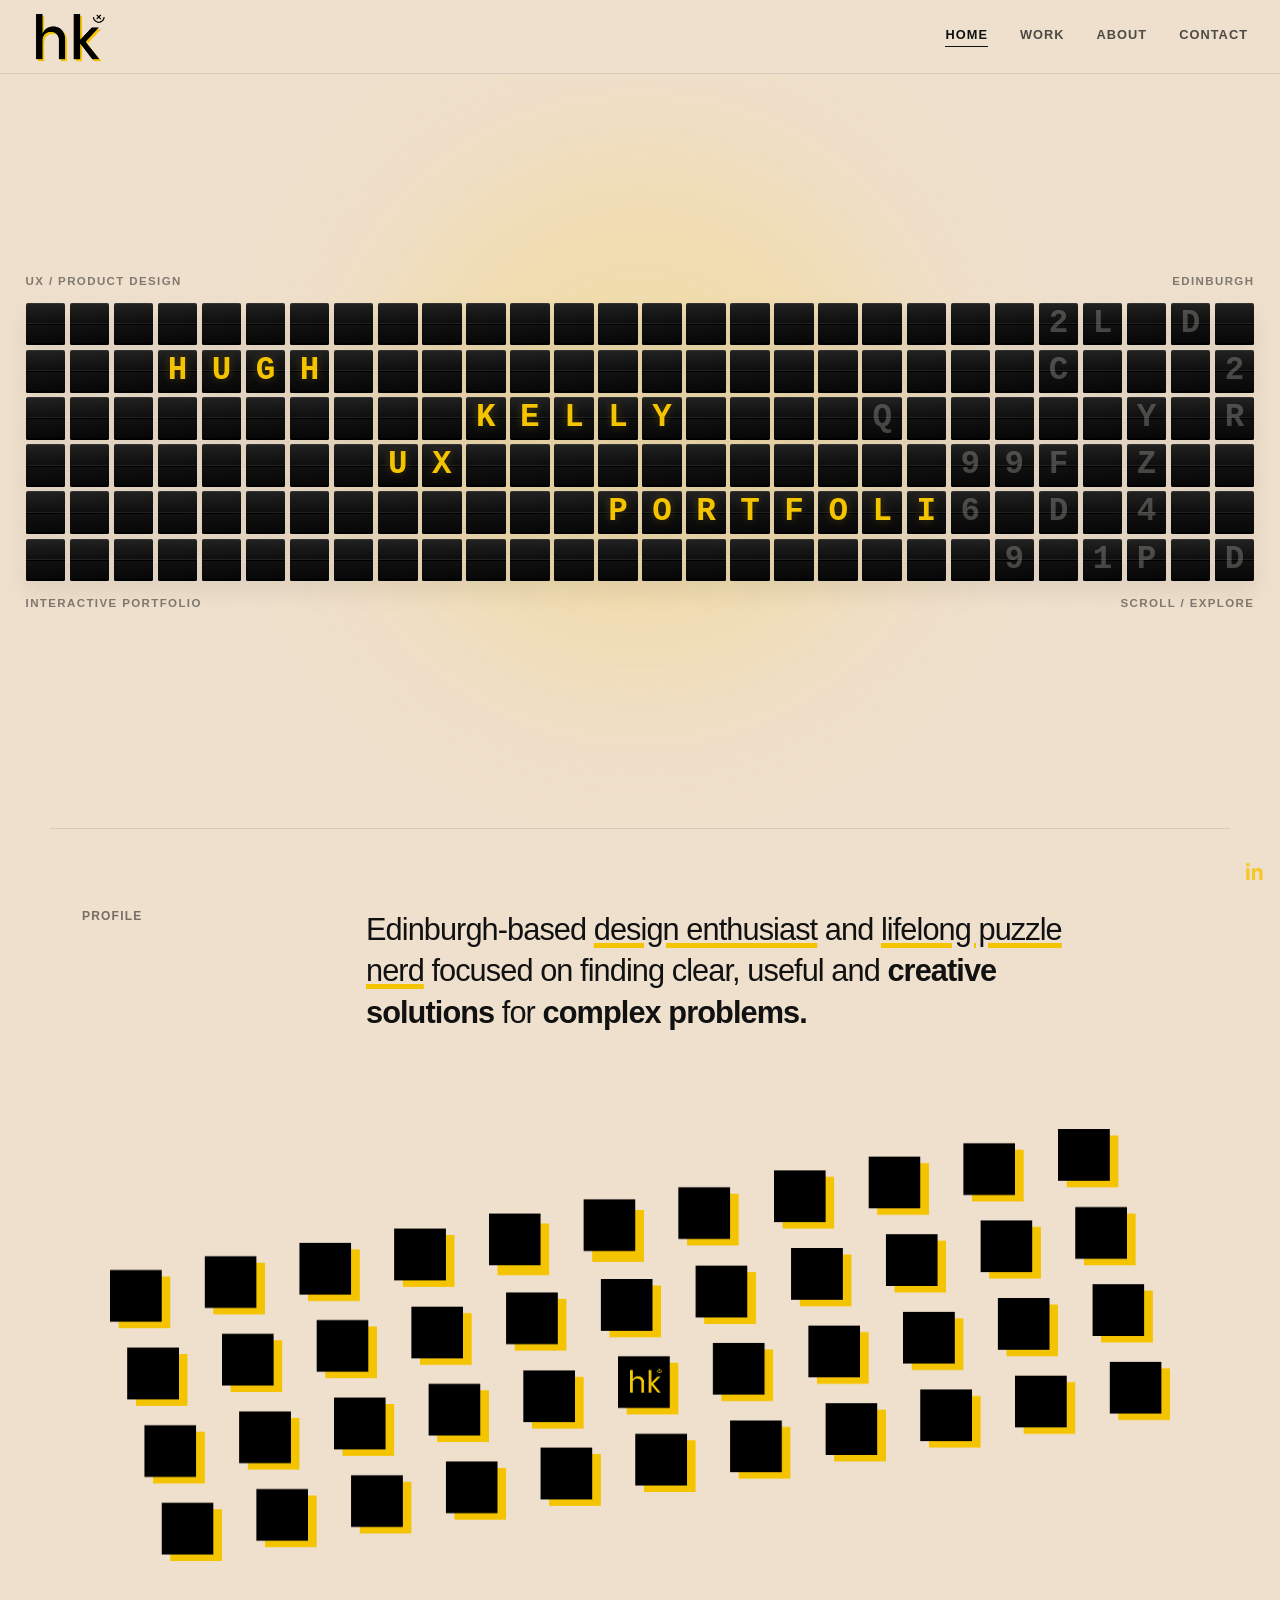
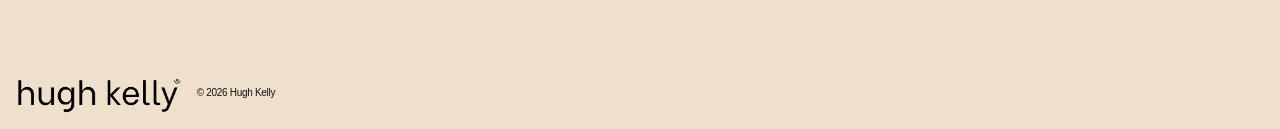
==== commit a761558e: "misc changes" ====
--- a/index.html
+++ b/index.html
@@ -50,7 +50,7 @@
 		<section class="intro">
 		  <p class="section-label">Profile</p>
 		  <p class="intro-text">
-			Edinburgh-based <u>problem solver</u> and <u>design enthusiast</u> focused on finding clear, useful and <b>creative solutions</b> for <b>complex problems.</b>
+			Edinburgh-based <u>design enthusiast</u> and <u>lifelong puzzle nerd</u> focused on finding clear, useful and <b>creative solutions</b> for <b>complex problems.</b>
 		  </p>
 		</section>
 
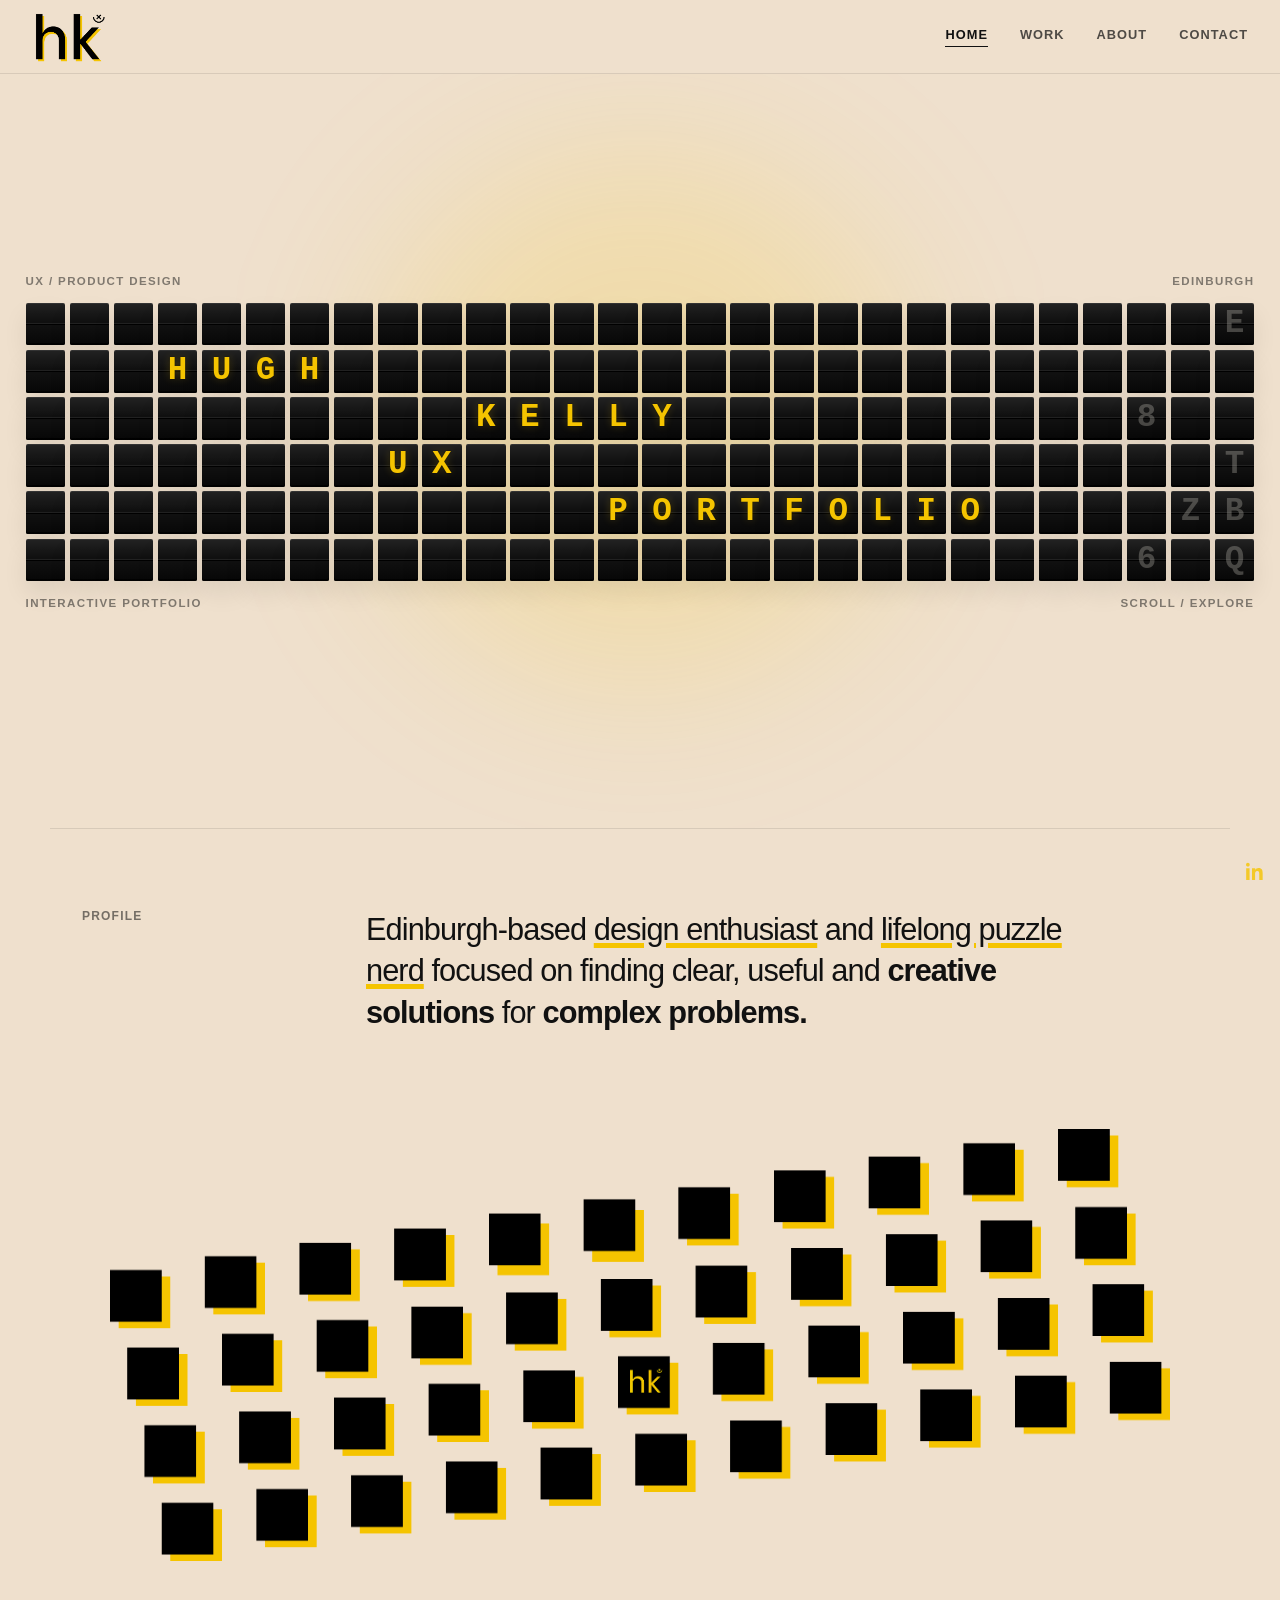
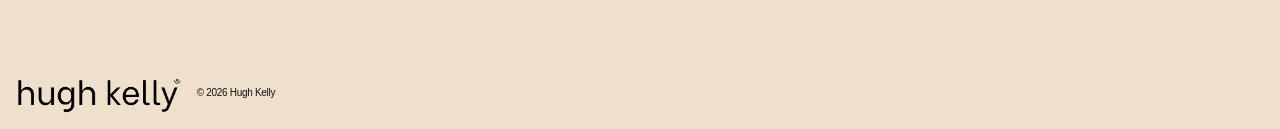
==== commit db6fc615: "misc changes" ====
--- a/index.html
+++ b/index.html
@@ -181,8 +181,8 @@
       { text: "STUDIES", row: 4, column: 2 }
     ] : [
       { text: "SELECTED", row: 1, column: 3 },
-      { text: "WORK", row: 2, column: 13 },
-      { text: "& CASE", row: 3, column: 8 },
+      { text: "WORK &", row: 2, column: 13 },
+      { text: "CASE", row: 3, column: 8 },
       { text: "STUDIES", row: 4, column: 15 }
     ],
 
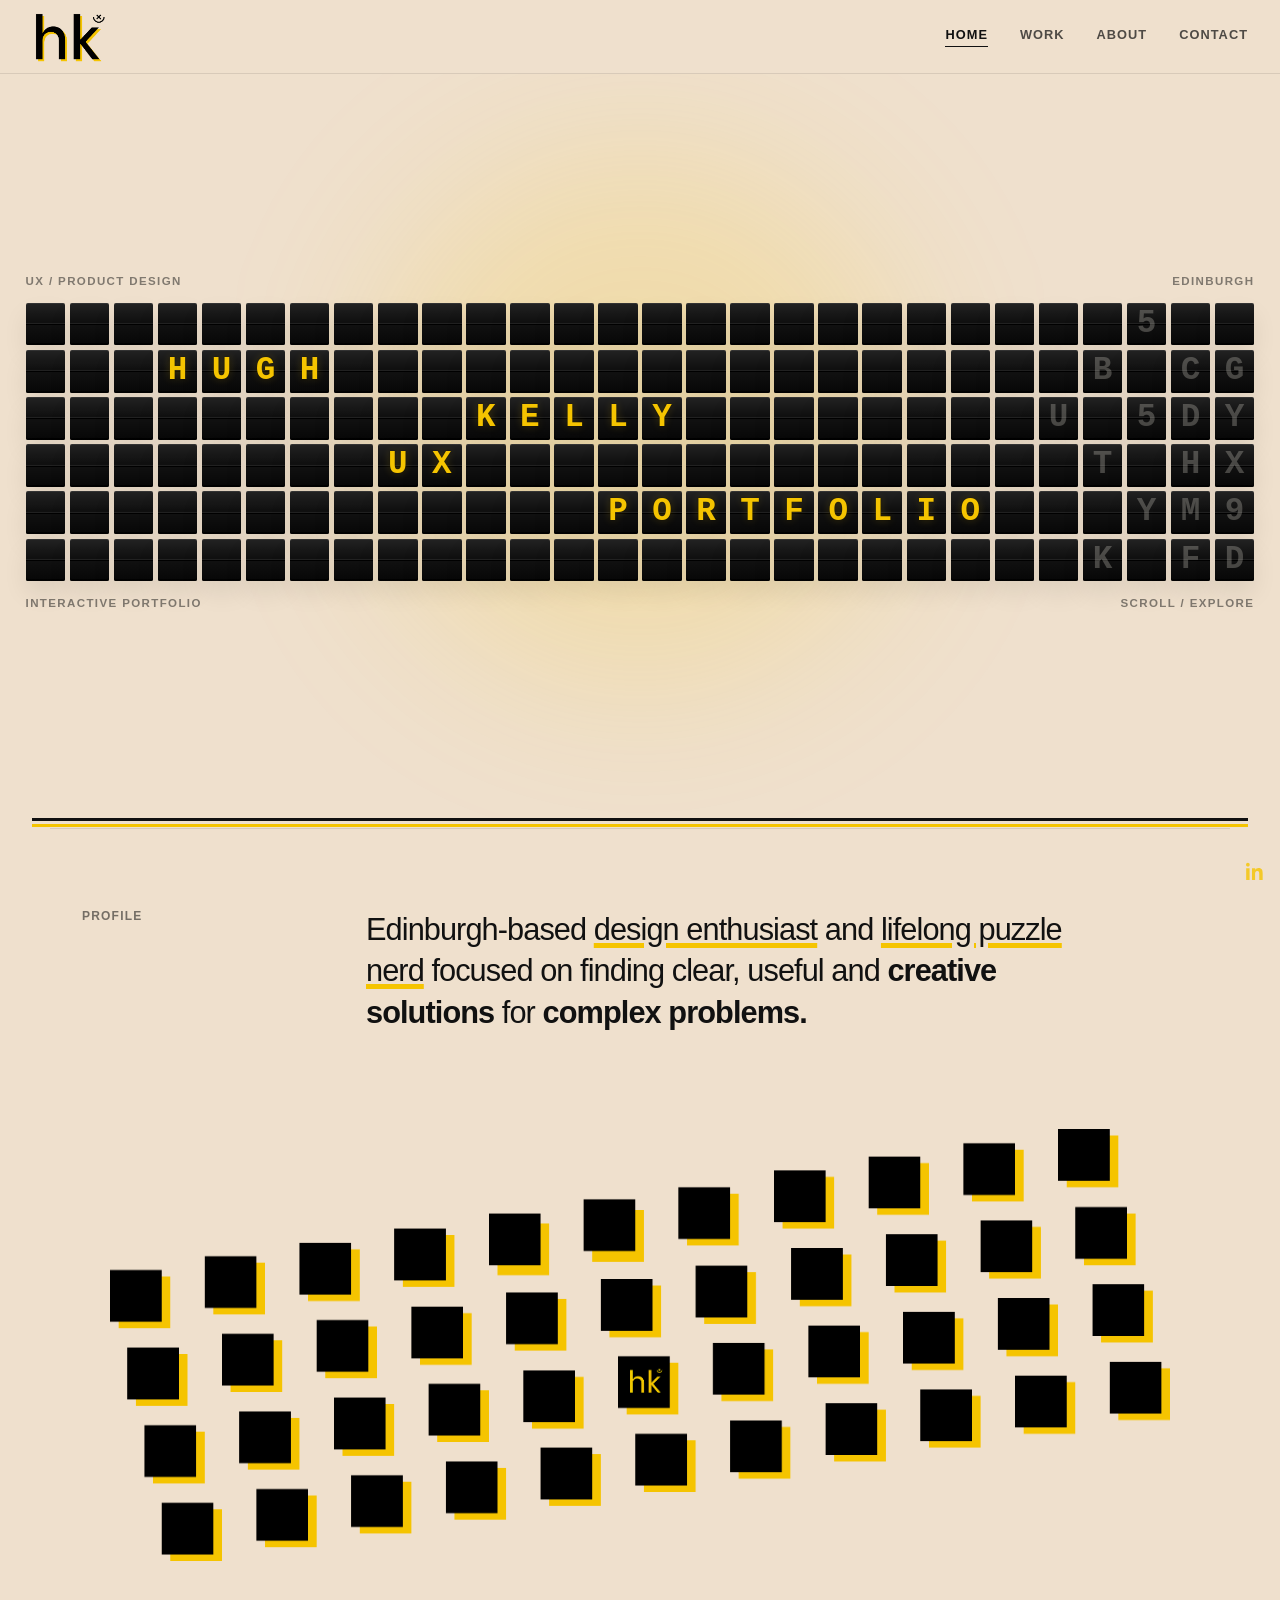
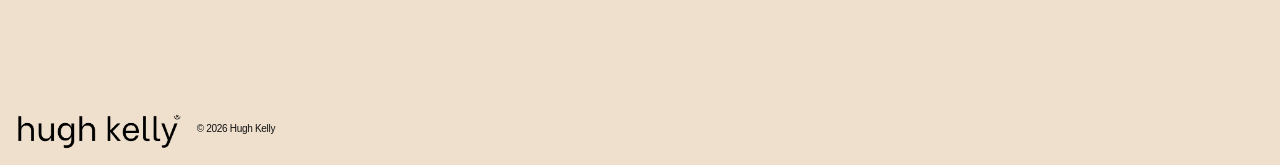
==== commit af6420f2: "divider lines" ====
--- a/index.html
+++ b/index.html
@@ -7,7 +7,66 @@
   <link rel="icon" type="image/png" sizes="32x32" href="images/tablogo.png">
 	<link rel="icon" type="image/png" sizes="16x16" href="images/tablogo.png">
   <title>Hugh Kelly — UX Portfolio</title>
-	</head>
+	
+  <!-- CV-style double rules. Inline so this works with the existing styles.css. -->
+  <style>
+    :root {
+      --cv-line-black: #101010;
+      --cv-line-yellow: #f5c400;
+    }
+
+    /* The header rule stays INSIDE the header, so it cannot get clipped
+       by the header's overflow and spans the full viewport width. */
+    .site-header {
+      position: relative !important;
+      border-bottom: none !important;
+    }
+    .cv-header-rule {
+      position: absolute !important;
+      left: 0;
+      right: 0;
+      bottom: 0;
+      height: 10px;
+      background: linear-gradient(to bottom,
+        var(--cv-line-black) 0 3px,
+        transparent 3px 6px,
+        var(--cv-line-yellow) 6px 9px,
+        transparent 9px 100%);
+      z-index: 100;
+      pointer-events: none;
+    }
+
+    /* The lower rule belongs to the HERO, not the main content.
+       Match the existing page divider's inset/max-width. */
+    .hero {
+      position: relative !important;
+      border-bottom: none !important;
+    }
+    .hero-inner { border-bottom: none !important; }
+    .cv-hero-rule {
+      position: absolute !important;
+      bottom: 0;
+      left: 50%;
+      transform: translateX(-50%);
+      width: calc(100% - 64px);
+      max-width: 1780px;
+      height: 10px;
+      background: linear-gradient(to bottom,
+        var(--cv-line-black) 0 3px,
+        transparent 3px 6px,
+        var(--cv-line-yellow) 6px 9px,
+        transparent 9px 100%);
+      z-index: 100;
+      pointer-events: none;
+    }
+
+    /* No overlay on Selected work: allow space after the hero rule. */
+    #work.page-section { padding-top: 36px; }
+
+    /* Hide the old light-grey separator where the external CSS places it. */
+    main { border-top-color: transparent !important; }
+  </style>
+</head>
 
 <body>
 <header class="site-header">
@@ -23,6 +82,7 @@
       <a data-trigger="contact">Contact</a>
     </div>
   </nav>
+  <div class="cv-header-rule" aria-hidden="true"></div>
   </header>
 
   <section class="hero">
@@ -43,6 +103,7 @@
       <span>Scroll / explore</span>
     </div>
   </div>
+  <div class="cv-hero-rule" aria-hidden="true"></div>
 </section>
 
   <main>
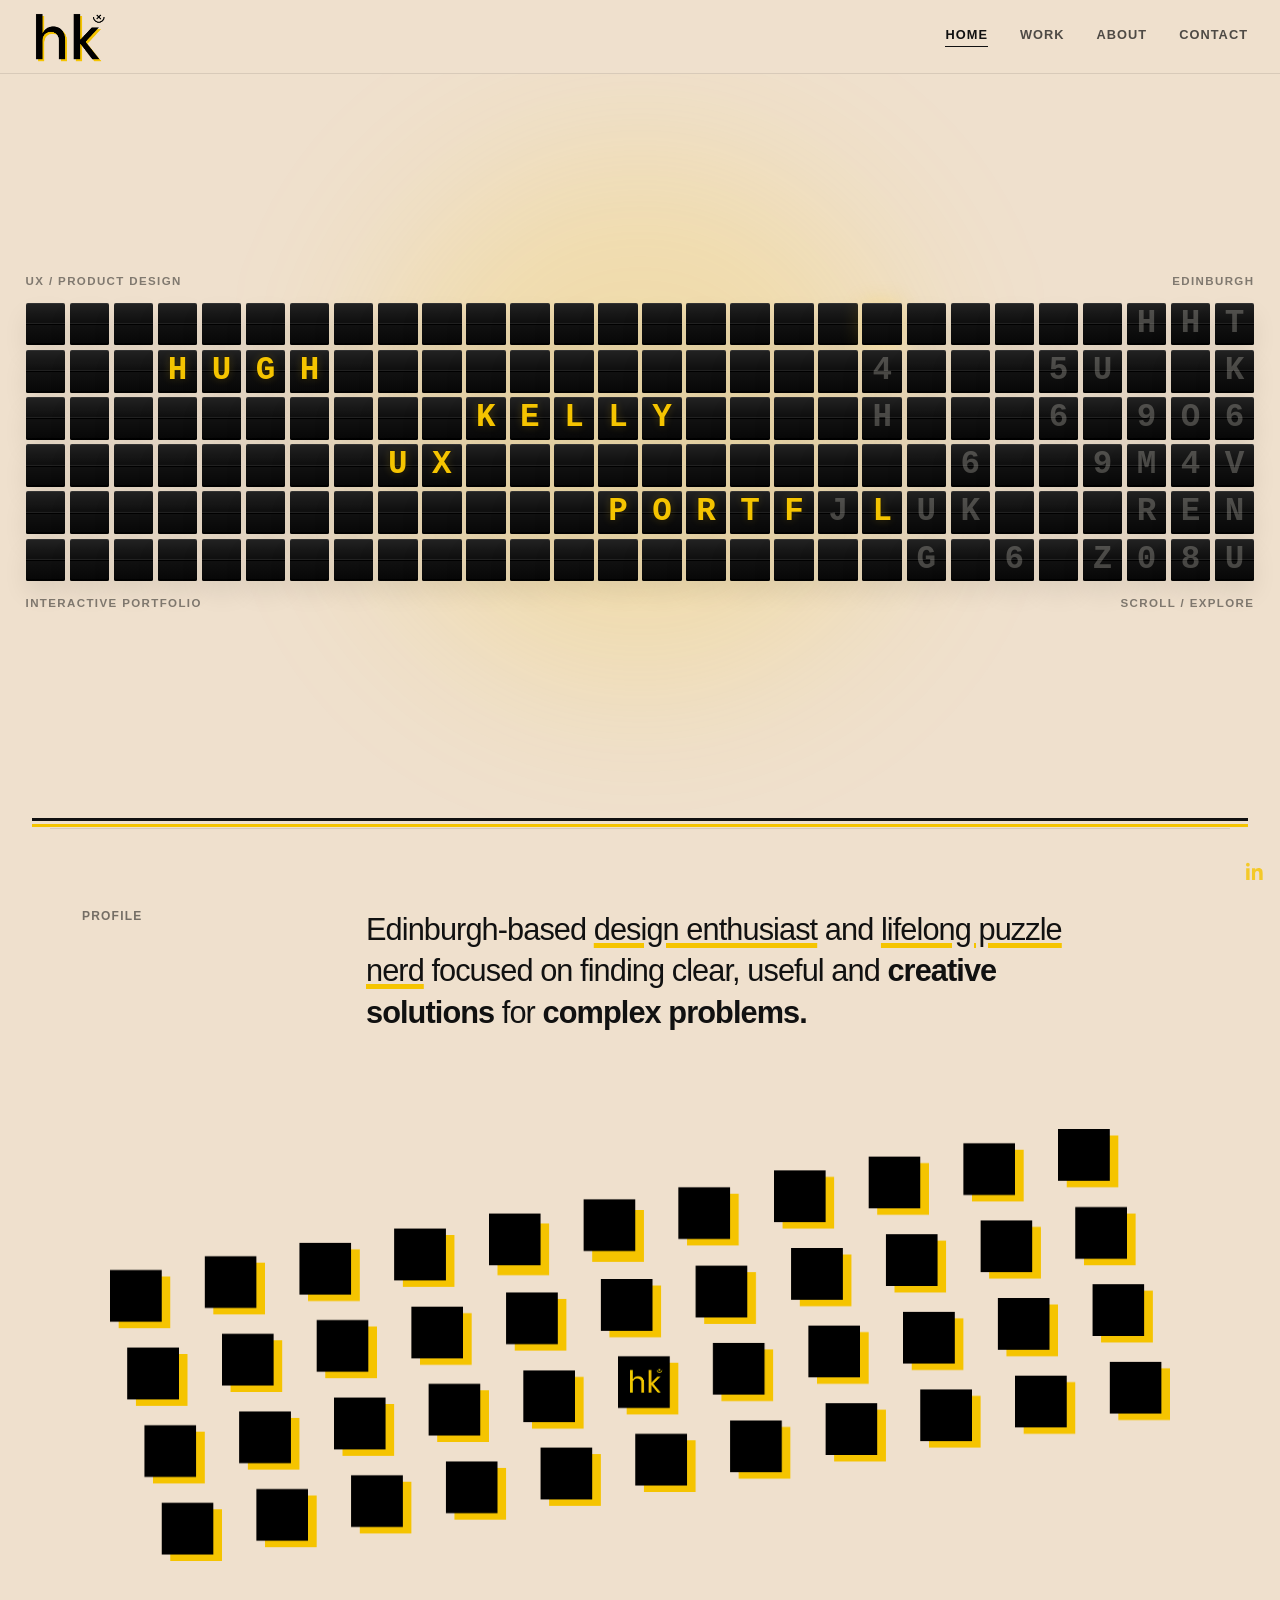
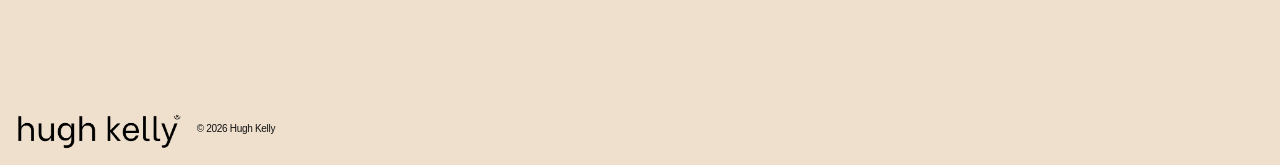
==== commit 02d1850c: "puzzle nonsense" ====
--- a/index.html
+++ b/index.html
@@ -140,8 +140,7 @@
           </p>
 		  <br>
 		  <p class="intro-text" style="font-size: 20px; line-height: 155%;">
-           Eventually, I wanted to channel that same creativity into solving practical problems for people. UX and Product Design
-		   turned out to be the right fit, and I haven’t looked back. Drop me a wee email to say hello if you would like to chat more!
+           Eventually, I wanted to channel that same creativity into solving practical problems for people. Fuelled by a slightly unhealthy addiction to the daily NYT puzzles, UX and Product Design turned out to be the perfect fit, and I haven’t looked back. Drop me a wee email to say hello if you would like to chat more!
           </p>
         </div>
       </section>
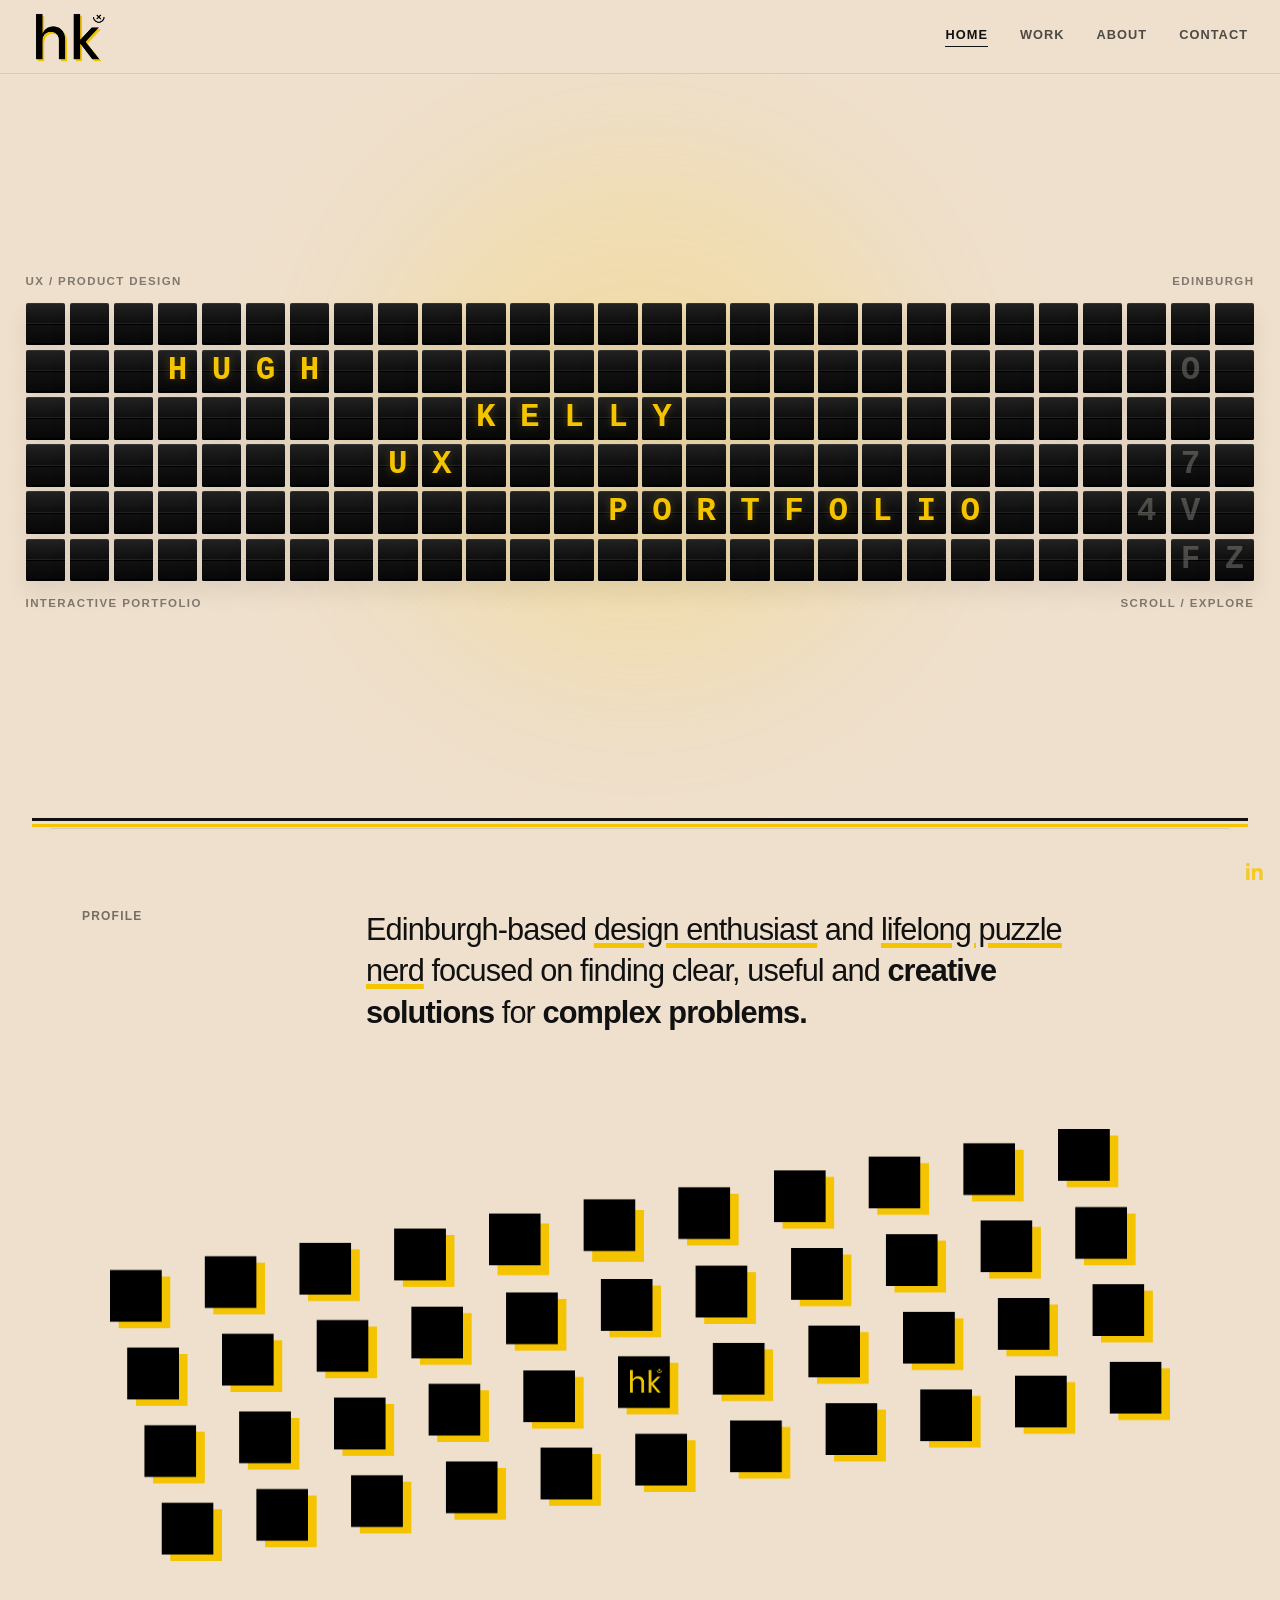
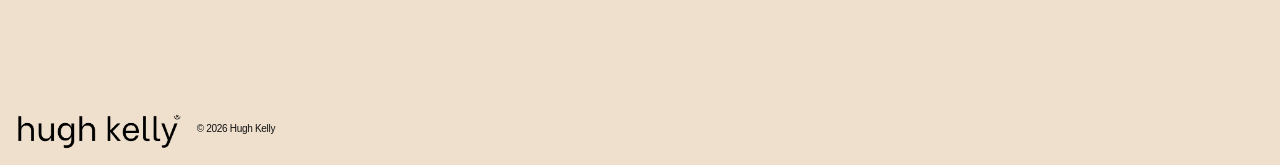
==== commit b9a18cb9: "game addition" ====
--- a/index.html
+++ b/index.html
@@ -1,26 +1,28 @@
+
 <!DOCTYPE html>
 <html lang="en">
 <head>
   <meta charset="UTF-8" />
   <meta name="viewport" content="width=device-width, initial-scale=1.0" />
+
   <link rel="stylesheet" href="css/styles.css">
   <link rel="icon" type="image/png" sizes="32x32" href="images/tablogo.png">
-	<link rel="icon" type="image/png" sizes="16x16" href="images/tablogo.png">
+  <link rel="icon" type="image/png" sizes="16x16" href="images/tablogo.png">
+
   <title>Hugh Kelly — UX Portfolio</title>
-	
-  <!-- CV-style double rules. Inline so this works with the existing styles.css. -->
+
   <style>
+    /* Existing CV-style double dividers */
     :root {
       --cv-line-black: #101010;
       --cv-line-yellow: #f5c400;
     }
 
-    /* The header rule stays INSIDE the header, so it cannot get clipped
-       by the header's overflow and spans the full viewport width. */
     .site-header {
       position: relative !important;
       border-bottom: none !important;
     }
+
     .cv-header-rule {
       position: absolute !important;
       left: 0;
@@ -36,13 +38,15 @@
       pointer-events: none;
     }
 
-    /* The lower rule belongs to the HERO, not the main content.
-       Match the existing page divider's inset/max-width. */
     .hero {
       position: relative !important;
       border-bottom: none !important;
     }
-    .hero-inner { border-bottom: none !important; }
+
+    .hero-inner {
+      border-bottom: none !important;
+    }
+
     .cv-hero-rule {
       position: absolute !important;
       bottom: 0;
@@ -60,15 +64,196 @@
       pointer-events: none;
     }
 
-    /* No overlay on Selected work: allow space after the hero rule. */
-    #work.page-section { padding-top: 36px; }
-
-    /* Hide the old light-grey separator where the external CSS places it. */
-    main { border-top-color: transparent !important; }
+    #work.page-section {
+      padding-top: 36px;
+    }
+
+    main {
+      border-top-color: transparent !important;
+    }
+
+    /* ==========================================
+       HIDDEN RETRO RUNNER — GAME-SPECIFIC STYLES
+       ========================================== */
+
+    /* UX remains visually unchanged until hovered. */
+    #board .tile.ux-launch {
+      cursor: pointer !important;
+    }
+
+    #board .tile.ux-launch:hover {
+      outline: 2px solid #f5c400;
+      outline-offset: -2px;
+    }
+
+    #board .tile.ux-launch:focus-visible {
+      outline: 3px solid #f5c400;
+      outline-offset: 2px;
+    }
+
+    /* Game mode uses the actual split-flap tiles
+       as a low-resolution pixel display. */
+    #board.game-active .tile {
+      background: #151515 !important;
+      border-color: #292929 !important;
+      color: transparent !important;
+      transition: none !important;
+      animation: none !important;
+    }
+
+    #board.game-active .tile .char {
+      opacity: 0 !important;
+      visibility: hidden !important;
+    }
+
+    #board.game-active .tile.pixel-ground {
+      background: #615015 !important;
+    }
+
+    #board.game-active .tile.pixel-player {
+      background: #f5c400 !important;
+      box-shadow:
+        inset 0 2px rgba(255,255,255,0.22),
+        inset 0 -3px rgba(0,0,0,0.22) !important;
+    }
+
+    #board.game-active .tile.pixel-obstacle {
+      background: #f0ede1 !important;
+      box-shadow:
+        inset 0 2px rgba(255,255,255,0.28),
+        inset 0 -3px rgba(0,0,0,0.18) !important;
+    }
+
+    #board.game-active .tile.pixel-spark {
+      background: #6e6a58 !important;
+    }
+
+    #board.game-active {
+      cursor: pointer;
+      user-select: none;
+      -webkit-user-select: none;
+      touch-action: manipulation;
+    }
+
+    /* Hidden completely during normal portfolio use. */
+    .runner-controls[hidden] {
+      display: none !important;
+    }
+
+    .runner-controls {
+      display: flex;
+      align-items: center;
+      justify-content: space-between;
+      flex-wrap: wrap;
+      gap: 12px;
+      margin: 16px 0 8px;
+      padding: 12px 14px;
+      border: 1px solid #303030;
+      border-left: 4px solid #f5c400;
+      background: #151515;
+      color: #f5c400;
+      font-family: "Courier New", Courier, monospace;
+      font-size: 12px;
+      font-weight: 700;
+      letter-spacing: 0.06em;
+      text-transform: uppercase;
+    }
+
+    .runner-information {
+      display: flex;
+      flex-direction: column;
+      gap: 6px;
+    }
+
+    .runner-score {
+      color: #f0ede1;
+      font-variant-numeric: tabular-nums;
+    }
+
+    .runner-actions {
+      display: flex;
+      flex-wrap: wrap;
+      gap: 8px;
+    }
+
+    .runner-button {
+      appearance: none;
+      border: 1px solid #f5c400;
+      border-radius: 0;
+      padding: 9px 13px;
+      background: transparent;
+      color: #f5c400;
+      font: inherit;
+      letter-spacing: inherit;
+      text-transform: uppercase;
+      cursor: pointer;
+    }
+
+    .runner-button:hover,
+    .runner-button:focus-visible {
+      background: #f5c400;
+      color: #111;
+    }
+
+    .runner-button:focus-visible {
+      outline: 2px solid #fff;
+      outline-offset: 3px;
+    }
+
+    .runner-button-primary {
+      background: #f5c400;
+      color: #111;
+    }
+
+    .runner-button-primary:hover {
+      background: #fff1a4;
+    }
+
+    .runner-jump {
+      display: none;
+    }
+
+    .runner-button[hidden] {
+      display: none !important;
+    }
+
+    @media (max-width: 700px) {
+      .runner-controls {
+        gap: 14px;
+        padding: 12px;
+        font-size: 11px;
+      }
+
+      .runner-information {
+        width: 100%;
+      }
+
+      .runner-actions {
+        width: 100%;
+      }
+
+      .runner-button {
+        flex: 1;
+        min-height: 44px;
+      }
+
+      .runner-jump {
+        display: inline-block;
+      }
+    }
+
+    @media (prefers-reduced-motion: reduce) {
+      #board.game-active .tile,
+      .runner-button {
+        transition: none !important;
+        animation: none !important;
+      }
+    }
   </style>
 </head>
 
 <body>
+
 <header class="site-header">
   <nav class="nav">
     <div class="logo" data-trigger="home">
@@ -76,16 +261,17 @@
     </div>
 
     <div class="nav-links">
-	  <a data-trigger="home">Home</a>
-	  <a data-trigger="work">Work</a>
+      <a data-trigger="home">Home</a>
+      <a data-trigger="work">Work</a>
       <a data-trigger="about">About</a>
       <a data-trigger="contact">Contact</a>
     </div>
   </nav>
+
   <div class="cv-header-rule" aria-hidden="true"></div>
-  </header>
-
-  <section class="hero">
+</header>
+
+<section class="hero">
   <div class="hero-bg-glow"></div>
 
   <div class="hero-inner">
@@ -98,117 +284,214 @@
       <div class="board" id="board"></div>
     </div>
 
+    <!-- Only appears after clicking UX on Home. -->
+    <div class="runner-controls" id="runnerControls" hidden>
+      <div class="runner-information">
+        <span id="runnerStatus" role="status" aria-live="polite">
+          JUMP OVER THE OBSTACLES
+        </span>
+        <span class="runner-score" id="runnerScore">
+          SCORE 0000 / BEST 0000
+        </span>
+      </div>
+
+      <div class="runner-actions">
+        <button
+          type="button"
+          class="runner-button runner-button-primary runner-jump"
+          id="runnerJump"
+        >
+          ↑ Jump
+        </button>
+
+        <button
+          type="button"
+          class="runner-button"
+          id="runnerRetry"
+          hidden
+        >
+          ↻ Retry
+        </button>
+
+        <button
+          type="button"
+          class="runner-button"
+          id="runnerExit"
+        >
+          ✕ Exit
+        </button>
+      </div>
+    </div>
+
     <div class="hero-bottomline">
       <span>Interactive portfolio</span>
       <span>Scroll / explore</span>
     </div>
   </div>
+
   <div class="cv-hero-rule" aria-hidden="true"></div>
 </section>
 
-  <main>
-	  <section class="page-section active" id="home">
-		<section class="intro">
-		  <p class="section-label">Profile</p>
-		  <p class="intro-text">
-			Edinburgh-based <u>design enthusiast</u> and <u>lifelong puzzle nerd</u> focused on finding clear, useful and <b>creative solutions</b> for <b>complex problems.</b>
-		  </p>
-		</section>
-
-		<section class="featured-image">
-		  <img src="images/footerimg.png" alt="Featured project preview">
-		</section>
-	  </section>
-
-	  <section class="page-section" id="about">
-      <section class="about-page">
-        <div class="about-image">
-          <img src="images/me.png" alt="Hugh Kelly portrait">
-        </div>
-
-        <div>
-          <p class="section-label"></p>
-		  <br>
-          <p class="intro-text" style="font-size: 40px;">
+<main>
+
+  <section class="page-section active" id="home">
+    <section class="intro">
+      <p class="section-label">Profile</p>
+
+      <p class="intro-text">
+        Edinburgh-based <u>design enthusiast</u> and
+        <u>lifelong puzzle nerd</u> focused on finding clear,
+        useful and <b>creative solutions</b> for
+        <b>complex problems.</b>
+      </p>
+    </section>
+
+    <section class="featured-image">
+      <img
+        src="images/footerimg.png"
+        alt="Featured project preview"
+      >
+    </section>
+  </section>
+
+  <section class="page-section" id="about">
+    <section class="about-page">
+      <div class="about-image">
+        <img src="images/me.png" alt="Hugh Kelly portrait">
+      </div>
+
+      <div>
+        <p class="section-label"></p>
+        <br>
+
+        <p class="intro-text" style="font-size: 40px;">
           <u>It's nice to meet you!</u>
-          </p>
-		  <br>
-          <p class="intro-text" style="font-size: 20px; line-height: 155%;">
-            I spent a large chunk of my 20's working in the music industry. This gave me a lot of interesting experiences and stories, from 
-			<a href="https://www.thesun.co.uk/tvandshowbiz/10070098/bill-murray-student-party-fife/">jamming with Bill Murray</a> and accidentally getting him involved in a tabloid scandal (sorry Bill), to winning Best Original Score 
-			at the Berlin Independent Film Festival (which I still haven't collected, eek).
-          </p>
-		  <br>
-		  <p class="intro-text" style="font-size: 20px; line-height: 155%;">
-           Eventually, I wanted to channel that same creativity into solving practical problems for people. Fuelled by a slightly unhealthy addiction to the daily NYT puzzles, UX and Product Design turned out to be the perfect fit, and I haven’t looked back. Drop me a wee email to say hello if you would like to chat more!
-          </p>
-        </div>
-      </section>
+        </p>
+
+        <br>
+
+        <p
+          class="intro-text"
+          style="font-size: 20px; line-height: 155%;"
+        >
+          I spent a large chunk of my 20's working in the music
+          industry. This gave me a lot of interesting experiences
+          and stories, from
+          <a href="https://www.thesun.co.uk/tvandshowbiz/10070098/bill-murray-student-party-fife/">
+            jamming with Bill Murray
+          </a>
+          and accidentally getting him involved in a tabloid
+          scandal (sorry Bill), to winning Best Original Score
+          at the Berlin Independent Film Festival (which I
+          still haven't collected, eek).
+        </p>
+
+        <br>
+
+        <p
+          class="intro-text"
+          style="font-size: 20px; line-height: 155%;"
+        >
+          Eventually, I wanted to channel that same creativity
+          into solving practical problems for people. Fuelled
+          by a slightly unhealthy addiction to the daily NYT
+          puzzles, UX and Product Design turned out to be the
+          perfect fit, and I haven’t looked back. Drop me a wee
+          email to say hello if you would like to chat more!
+        </p>
+      </div>
     </section>
-
-    <section class="page-section" id="work">
-      <section class="work-preview">
-        <p class="section-label">Selected work</p>
-
-       <div class="work-list">
-
-      <a class="work-card" href="case-study-one.html">
-        <img src="images/mockup.jpeg" alt="ROOST app preview">
-        <div class="work-card-text">
-          <h2>Case study one | ROOST.</h2>
-          <p>UX Research / Branding / UX/UI Design</p>
-        </div>
-      </a>
-
-      <a class="work-card" href="case-study-two.html">
-        <img src="images/macytherobotalt.png" alt="Macy the Robot preview">
-        <div class="work-card-text">
-          <h2>Case study two | Children's Robot</h2>
-          <p>UX Research</p>
-        </div>
-      </a>
-
-      <a class="work-card" href="case-study-three.html">
-        <img src="images/alba-slide-10.png" alt="AlbaHealthpreview">
-        <div class="work-card-text">
-          <h2>Case study three | Alba Health</h2>
-          <p>UX Research / UX Design / Branding</p>
-        </div>
-      </a>
-
-    </div>
-      </section>
+  </section>
+
+  <section class="page-section" id="work">
+    <section class="work-preview">
+      <p class="section-label">Selected work</p>
+
+      <div class="work-list">
+
+        <a class="work-card" href="case-study-one.html">
+          <img
+            src="images/mockup.jpeg"
+            alt="ROOST app preview"
+          >
+          <div class="work-card-text">
+            <h2>Case study one | ROOST.</h2>
+            <p>UX Research / Branding / UX/UI Design</p>
+          </div>
+        </a>
+
+        <a class="work-card" href="case-study-two.html">
+          <img
+            src="images/macytherobotalt.png"
+            alt="Macy the Robot preview"
+          >
+          <div class="work-card-text">
+            <h2>Case study two | Children's Robot</h2>
+            <p>UX Research</p>
+          </div>
+        </a>
+
+        <a class="work-card" href="case-study-three.html">
+          <img
+            src="images/alba-slide-10.png"
+            alt="AlbaHealthpreview"
+          >
+          <div class="work-card-text">
+            <h2>Case study three | Alba Health</h2>
+            <p>UX Research / UX Design / Branding</p>
+          </div>
+        </a>
+
+      </div>
     </section>
-
-    <section class="page-section" id="contact">
-      <section class="contact-page">
-  <p class="section-label">Contact</p>
-
-  <div class="contact-content">
-    <h1 class="contact-heading">
-      Interested in working together? <u>Get in touch</u> and let’s talk.
-    </h1>
-
-    <p class="contact-copy">
-      Drop me an email <a href="mailto:you@email.com">here</a> or connect with me on
-      <a href="https://www.linkedin.com/in/hugh-kelly-a348a1112/?skipRedirect=true">LinkedIn.</a>
-    </p>
-
-    <a class="resume-btn" href="files/HughKellyCV.pdf" target="_blank">
-      View Resume
-    </a>
-  </div>
-</section>
+  </section>
+
+  <section class="page-section" id="contact">
+    <section class="contact-page">
+      <p class="section-label">Contact</p>
+
+      <div class="contact-content">
+        <h1 class="contact-heading">
+          Interested in working together?
+          <u>Get in touch</u> and let’s talk.
+        </h1>
+
+        <p class="contact-copy">
+          Drop me an email
+          <a href="mailto:you@email.com">here</a>
+          or connect with me on
+          <a href="https://www.linkedin.com/in/hugh-kelly-a348a1112/?skipRedirect=true">
+            LinkedIn.
+          </a>
+        </p>
+
+        <a
+          class="resume-btn"
+          href="files/HughKellyCV.pdf"
+          target="_blank"
+        >
+          View Resume
+        </a>
+      </div>
     </section>
-  </main>
-
-  <script>
-  const isMobile = window.matchMedia("(max-width: 700px)").matches;
+  </section>
+
+</main>
+
+<script>
+  /* ==========================================
+     ORIGINAL SPLIT-FLAP PORTFOLIO
+     ========================================== */
+
+  const isMobile = window.matchMedia(
+    "(max-width: 700px)"
+  ).matches;
 
   const rows = isMobile ? 9 : 6;
   const columns = isMobile ? 9 : 28;
 
   const alphabet = "ABCDEFGHIJKLMNOPQRSTUVWXYZ0123456789";
+
   const board = document.getElementById("board");
   const boardShell = document.getElementById("boardShell");
 
@@ -261,7 +544,22 @@
   let finalMap = new Map();
   const tiles = [];
 
+  let currentPage = "home";
+
+  /*
+   * Every portfolio animation has a version number.
+   * Starting the game invalidates older animations,
+   * so delayed letter flips cannot overwrite gameplay.
+   */
+  let boardVersion = 0;
+
   board.style.setProperty("--columns", columns);
+
+  function randomLetter() {
+    return alphabet[
+      Math.floor(Math.random() * alphabet.length)
+    ];
+  }
 
   for (let i = 0; i < rows * columns; i++) {
     const tile = document.createElement("div");
@@ -275,10 +573,6 @@
     board.appendChild(tile);
 
     tiles.push({ tile, char, index: i });
-  }
-
-  function randomLetter() {
-    return alphabet[Math.floor(Math.random() * alphabet.length)];
   }
 
   function flip(tileObj, value) {
@@ -293,72 +587,177 @@
 
     words.forEach(word => {
       [...word.text].forEach((letter, i) => {
-        const index = word.row * columns + word.column + i;
+        const index =
+          word.row * columns + word.column + i;
+
         finalMap.set(index, letter);
       });
     });
   }
 
+  function clearUXLaunchTiles() {
+    tiles.forEach(({ tile }) => {
+      if (!tile.classList.contains("ux-launch")) {
+        return;
+      }
+
+      tile.classList.remove("ux-launch");
+      tile.removeAttribute("role");
+      tile.removeAttribute("tabindex");
+      tile.removeAttribute("aria-label");
+      tile.removeAttribute("title");
+    });
+  }
+
+  function markUXLaunchTiles() {
+    clearUXLaunchTiles();
+
+    if (currentPage !== "home") {
+      return;
+    }
+
+    const uxWord = layouts.home.find(
+      word => word.text === "UX"
+    );
+
+    if (!uxWord) {
+      return;
+    }
+
+    for (let i = 0; i < 2; i++) {
+      const index =
+        uxWord.row * columns + uxWord.column + i;
+
+      const tileObj = tiles[index];
+
+      if (!tileObj) {
+        continue;
+      }
+
+      tileObj.tile.classList.add("ux-launch");
+      tileObj.tile.setAttribute("role", "button");
+      tileObj.tile.setAttribute("tabindex", "0");
+      tileObj.tile.setAttribute(
+        "aria-label",
+        "Play the hidden retro runner game"
+      );
+      tileObj.tile.setAttribute(
+        "title",
+        "Click UX to play"
+      );
+    }
+  }
+
   function showPage(pageName) {
-    document.querySelectorAll(".page-section").forEach(section => {
-      section.classList.remove("active");
-    });
-
-    const targetPage = document.getElementById(pageName);
-    if (targetPage) targetPage.classList.add("active");
-
-    document.querySelectorAll("[data-trigger]").forEach(link => {
-      link.classList.toggle("active-nav", link.dataset.trigger === pageName);
-    });
-  }
-
-  function animateBoard(layoutName = "home", isInitialLoad = false) {
-    buildFinalMap(layouts[layoutName] || layouts.home);
+    currentPage = layouts[pageName] ? pageName : "home";
+
+    document.querySelectorAll(".page-section").forEach(
+      section => {
+        section.classList.remove("active");
+      }
+    );
+
+    const targetPage = document.getElementById(
+      currentPage
+    );
+
+    if (targetPage) {
+      targetPage.classList.add("active");
+    }
+
+    document.querySelectorAll("[data-trigger]").forEach(
+      link => {
+        link.classList.toggle(
+          "active-nav",
+          link.dataset.trigger === currentPage
+        );
+      }
+    );
+  }
+
+  function animateBoard(
+    layoutName = "home",
+    isInitialLoad = false
+  ) {
+    const version = ++boardVersion;
+
+    buildFinalMap(
+      layouts[layoutName] || layouts.home
+    );
+
+    board.classList.remove("is-animating");
+
+    /*
+     * The UX hotspot is only available on Home.
+     * No visible PLAY button is added to the portfolio.
+     */
+    markUXLaunchTiles();
 
     if (isMobile) {
-  tiles.forEach(tileObj => {
-    const finalLetter = finalMap.get(tileObj.index);
-
-    tileObj.tile.classList.remove("flipping");
-
-    if (finalLetter) {
-      tileObj.char.textContent = finalLetter;
-      tileObj.tile.classList.add("final");
-      tileObj.tile.classList.remove("empty");
-    } else {
-      tileObj.char.textContent = " ";
-      tileObj.tile.classList.remove("final");
-      tileObj.tile.classList.add("empty");
-    }
-  });
-
-  return;
-}
+      tiles.forEach(tileObj => {
+        const finalLetter = finalMap.get(
+          tileObj.index
+        );
+
+        tileObj.tile.classList.remove("flipping");
+
+        if (finalLetter) {
+          tileObj.char.textContent = finalLetter;
+          tileObj.tile.classList.add("final");
+          tileObj.tile.classList.remove("empty");
+        } else {
+          tileObj.char.textContent = " ";
+          tileObj.tile.classList.remove("final");
+          tileObj.tile.classList.add("empty");
+        }
+      });
+
+      return;
+    }
 
     board.classList.add("is-animating");
 
     tiles.forEach(tileObj => {
       tileObj.tile.classList.remove("empty");
 
-      const row = Math.floor(tileObj.index / columns);
+      const row = Math.floor(
+        tileObj.index / columns
+      );
+
       const col = tileObj.index % columns;
 
-      const delay = isMobile
-        ? col * 35 + row * 42 + Math.random() * 70
-        : col * 45 + row * 35 + Math.random() * 90;
-
-      const flips = isMobile
-        ? 1 + Math.floor(Math.random() * 2)
-        : isInitialLoad
-          ? 2 + Math.floor(Math.random() * 4)
-          : 1 + Math.floor(Math.random() * 3);
-
-      const finalLetter = finalMap.get(tileObj.index);
+      const delay =
+        col * 45 +
+        row * 35 +
+        Math.random() * 90;
+
+      const flips = isInitialLoad
+        ? 2 + Math.floor(Math.random() * 4)
+        : 1 + Math.floor(Math.random() * 3);
+
+      const finalLetter = finalMap.get(
+        tileObj.index
+      );
 
       setTimeout(() => {
+        if (
+          version !== boardVersion ||
+          game.mode !== "off"
+        ) {
+          return;
+        }
+
         let count = 0;
 
         const interval = setInterval(() => {
+          if (
+            version !== boardVersion ||
+            game.mode !== "off"
+          ) {
+            clearInterval(interval);
+            return;
+          }
+
           count++;
 
           if (count < flips) {
@@ -377,79 +776,824 @@
             tileObj.tile.classList.remove("final");
             tileObj.tile.classList.add("empty");
           }
-        }, isMobile ? 145 + Math.random() * 55 : 110 + Math.random() * 45);
+        }, 110 + Math.random() * 45);
       }, delay);
     });
 
     setTimeout(() => {
-      board.classList.remove("is-animating");
-    }, isMobile ? 1700 : 1900);
-  }
-
-  document.querySelectorAll("[data-trigger]").forEach(item => {
-    item.addEventListener("click", () => {
-      const page = item.dataset.trigger || "home";
-      animateBoard(page, false);
-      showPage(page);
-      history.replaceState(null, "", page === "home" ? "index.html" : `index.html?page=${page}`);
+      if (version === boardVersion) {
+        board.classList.remove("is-animating");
+      }
+    }, 1900);
+  }
+
+  /* ==========================================
+     THE HIDDEN SPLIT-FLAP RUNNER
+     ========================================== */
+
+  const runnerControls = document.getElementById(
+    "runnerControls"
+  );
+
+  const runnerStatus = document.getElementById(
+    "runnerStatus"
+  );
+
+  const runnerScore = document.getElementById(
+    "runnerScore"
+  );
+
+  const runnerJump = document.getElementById(
+    "runnerJump"
+  );
+
+  const runnerRetry = document.getElementById(
+    "runnerRetry"
+  );
+
+  const runnerExit = document.getElementById(
+    "runnerExit"
+  );
+
+  const GROUND_ROW = rows - 1;
+
+  /*
+   * Desktop: two-tile-wide little runner.
+   * Mobile: one-tile-wide runner, allowing
+   * more room on the nine-column display.
+   */
+  const PLAYER_X = isMobile ? 1 : 3;
+  const PLAYER_WIDTH = isMobile ? 1 : 2;
+  const PLAYER_HEIGHT = 2;
+
+  const JUMP_VELOCITY = 11.5;
+  const GRAVITY = 23;
+
+  const PIXEL_CLASSES = [
+    "",
+    "pixel-ground",
+    "pixel-player",
+    "pixel-obstacle",
+    "pixel-spark"
+  ];
+
+  const paintedPixels = new Uint8Array(
+    rows * columns
+  );
+
+  function readBestScore() {
+    try {
+      return Number(
+        localStorage.getItem("hk-retro-runner-best")
+      ) || 0;
+    } catch (error) {
+      return 0;
+    }
+  }
+
+  function saveBestScore(score) {
+    try {
+      localStorage.setItem(
+        "hk-retro-runner-best",
+        String(score)
+      );
+    } catch (error) {
+      /* Game still works when storage is unavailable. */
+    }
+  }
+
+  const game = {
+    mode: "off",
+    score: 0,
+    best: readBestScore(),
+    playerY: 0,
+    playerVelocity: 0,
+    obstacles: [],
+    spawnTimer: 0,
+    lastFrame: 0,
+    frameId: null
+  };
+
+  function formatScore(value) {
+    return String(Math.floor(value)).padStart(
+      4,
+      "0"
+    );
+  }
+
+  function updateScore() {
+    runnerScore.textContent =
+      "SCORE " +
+      formatScore(game.score) +
+      " / BEST " +
+      formatScore(game.best);
+  }
+
+  function clearGamePixels() {
+    tiles.forEach(({ tile }) => {
+      tile.classList.remove(
+        "pixel-ground",
+        "pixel-player",
+        "pixel-obstacle",
+        "pixel-spark"
+      );
     });
+
+    paintedPixels.fill(0);
+  }
+
+  function paintCell(pixelMap, x, y, type) {
+    if (
+      x < 0 ||
+      x >= columns ||
+      y < 0 ||
+      y >= rows
+    ) {
+      return;
+    }
+
+    pixelMap[y * columns + x] = type;
+  }
+
+  /*
+   * Builds the entire game scene from tile pixels.
+   * No canvas, SVG character or external game library.
+   */
+  function renderGame() {
+    if (game.mode === "off") {
+      return;
+    }
+
+    const nextPixels = new Uint8Array(
+      rows * columns
+    );
+
+    /* Ground: one row of dark gold tiles. */
+    for (let x = 0; x < columns; x++) {
+      paintCell(
+        nextPixels,
+        x,
+        GROUND_ROW,
+        1
+      );
+    }
+
+    /* Obstacles: ivory one- or two-tile pillars. */
+    game.obstacles.forEach(obstacle => {
+      const x = Math.round(obstacle.x);
+
+      for (let h = 1; h <= obstacle.height; h++) {
+        paintCell(
+          nextPixels,
+          x,
+          GROUND_ROW - h,
+          3
+        );
+      }
+    });
+
+    /*
+     * Runner: yellow mechanical pixel figure.
+     * The upper tile is the head, lower tiles
+     * form the body and legs.
+     */
+    const bottom =
+      GROUND_ROW - game.playerY;
+
+    const lowerRow = Math.floor(bottom - 1);
+    const upperRow = Math.floor(bottom - 2);
+
+    if (isMobile) {
+      paintCell(
+        nextPixels,
+        PLAYER_X,
+        upperRow,
+        2
+      );
+
+      paintCell(
+        nextPixels,
+        PLAYER_X,
+        lowerRow,
+        2
+      );
+    } else {
+      /* Head */
+      paintCell(
+        nextPixels,
+        PLAYER_X + 1,
+        upperRow,
+        2
+      );
+
+      /* Body and feet */
+      paintCell(
+        nextPixels,
+        PLAYER_X,
+        lowerRow,
+        2
+      );
+
+      paintCell(
+        nextPixels,
+        PLAYER_X + 1,
+        lowerRow,
+        2
+      );
+    }
+
+    /*
+     * Update only tiles whose pixel state changed.
+     * This avoids unnecessary DOM work every frame.
+     */
+    nextPixels.forEach((pixelType, index) => {
+      if (paintedPixels[index] === pixelType) {
+        return;
+      }
+
+      const tile = tiles[index].tile;
+
+      PIXEL_CLASSES.slice(1).forEach(className => {
+        tile.classList.remove(className);
+      });
+
+      if (pixelType !== 0) {
+        tile.classList.add(
+          PIXEL_CLASSES[pixelType]
+        );
+      }
+
+      paintedPixels[index] = pixelType;
+    });
+  }
+
+  function getGameSpeed() {
+    const baseSpeed = isMobile ? 2.6 : 5.2;
+
+    const increase = Math.min(
+      1.6,
+      game.score / 180
+    );
+
+    return baseSpeed + increase;
+  }
+
+  function spawnObstacle() {
+    /*
+     * Mobile obstacles stay one tile high.
+     * Desktop occasionally introduces taller ones.
+     */
+    const height = isMobile
+      ? 1
+      : Math.random() < 0.25 ? 2 : 1;
+
+    game.obstacles.push({
+      x: columns,
+      width: 1,
+      height
+    });
+  }
+
+  function checkCollision() {
+    const playerLeft = PLAYER_X + 0.15;
+    const playerRight =
+      PLAYER_X + PLAYER_WIDTH - 0.15;
+
+    const playerTop =
+      GROUND_ROW -
+      PLAYER_HEIGHT -
+      game.playerY;
+
+    const playerBottom =
+      GROUND_ROW -
+      game.playerY;
+
+    return game.obstacles.some(obstacle => {
+      const obstacleLeft = obstacle.x;
+      const obstacleRight =
+        obstacle.x + obstacle.width;
+
+      const obstacleTop =
+        GROUND_ROW - obstacle.height;
+
+      const obstacleBottom = GROUND_ROW;
+
+      const overlapsHorizontally =
+        playerRight > obstacleLeft &&
+        playerLeft < obstacleRight;
+
+      const overlapsVertically =
+        playerBottom > obstacleTop + 0.12 &&
+        playerTop < obstacleBottom - 0.12;
+
+      return (
+        overlapsHorizontally &&
+        overlapsVertically
+      );
+    });
+  }
+
+  function finishGame() {
+    game.mode = "over";
+
+    if (game.frameId !== null) {
+      cancelAnimationFrame(game.frameId);
+      game.frameId = null;
+    }
+
+    const finalScore = Math.floor(game.score);
+
+    if (finalScore > game.best) {
+      game.best = finalScore;
+      saveBestScore(finalScore);
+    }
+
+    updateScore();
+
+    runnerStatus.textContent =
+      "GAME OVER — ONE MORE GO?";
+
+    runnerRetry.hidden = false;
+
+    renderGame();
+  }
+
+  function gameFrame(timestamp) {
+    if (game.mode !== "running") {
+      return;
+    }
+
+    if (!game.lastFrame) {
+      game.lastFrame = timestamp;
+    }
+
+    /*
+     * Cap delta time so changing browser tabs
+     * doesn't cause huge physics jumps.
+     */
+    const dt = Math.min(
+      (timestamp - game.lastFrame) / 1000,
+      0.05
+    );
+
+    game.lastFrame = timestamp;
+
+    /* Jump physics */
+    if (
+      game.playerY > 0 ||
+      game.playerVelocity > 0
+    ) {
+      game.playerVelocity -= GRAVITY * dt;
+      game.playerY += game.playerVelocity * dt;
+
+      if (game.playerY <= 0) {
+        game.playerY = 0;
+        game.playerVelocity = 0;
+      }
+    }
+
+    /* Move obstacles towards the runner. */
+    const speed = getGameSpeed();
+
+    game.obstacles.forEach(obstacle => {
+      obstacle.x -= speed * dt;
+    });
+
+    game.obstacles = game.obstacles.filter(
+      obstacle => obstacle.x > -2
+    );
+
+    game.spawnTimer -= dt;
+
+    if (game.spawnTimer <= 0) {
+      spawnObstacle();
+
+      game.spawnTimer = isMobile
+        ? 1.8 + Math.random() * 0.7
+        : 1.65 + Math.random() * 0.75;
+    }
+
+    game.score += dt * 10;
+
+    updateScore();
+    renderGame();
+
+    if (checkCollision()) {
+      finishGame();
+      return;
+    }
+
+    game.frameId = requestAnimationFrame(
+      gameFrame
+    );
+  }
+
+  function startGame() {
+    /*
+     * Stop any pending portfolio letter animations.
+     */
+    boardVersion++;
+
+    if (game.frameId !== null) {
+      cancelAnimationFrame(game.frameId);
+      game.frameId = null;
+    }
+
+    game.mode = "running";
+    game.score = 0;
+    game.playerY = 0;
+    game.playerVelocity = 0;
+    game.obstacles = [];
+
+    game.spawnTimer = isMobile ? 1.4 : 1.8;
+    game.lastFrame = 0;
+
+    clearUXLaunchTiles();
+    clearGamePixels();
+
+    board.classList.remove("is-animating");
+    board.classList.add("game-active");
+
+    tiles.forEach(({ tile, char }) => {
+      tile.classList.remove(
+        "final",
+        "empty",
+        "flipping",
+        "ambient-flash"
+      );
+
+      char.textContent = " ";
+    });
+
+    runnerControls.hidden = false;
+    runnerRetry.hidden = true;
+
+    runnerStatus.textContent = isMobile
+      ? "TAP TO JUMP — AVOID THE BLOCKS"
+      : "SPACE / ↑ TO JUMP — ESC TO EXIT";
+
+    boardShell.style.transform =
+      "rotateX(0deg) rotateY(0deg)";
+
+    boardShell.setAttribute("tabindex", "-1");
+
+    updateScore();
+    renderGame();
+
+    /*
+     * Put keyboard focus on the game board,
+     * not the Exit button.
+     */
+    boardShell.focus({
+      preventScroll: true
+    });
+
+    game.frameId = requestAnimationFrame(
+      gameFrame
+    );
+  }
+
+  function jump() {
+    if (game.mode === "over") {
+      startGame();
+      game.playerVelocity = JUMP_VELOCITY;
+      return;
+    }
+
+    if (game.mode !== "running") {
+      return;
+    }
+
+    /* No double jumping while airborne. */
+    if (game.playerY > 0) {
+      return;
+    }
+
+    game.playerVelocity = JUMP_VELOCITY;
+  }
+
+  function exitGame(restoreBoard = true) {
+    if (game.mode === "off") {
+      return;
+    }
+
+    if (game.frameId !== null) {
+      cancelAnimationFrame(game.frameId);
+      game.frameId = null;
+    }
+
+    game.mode = "off";
+
+    runnerControls.hidden = true;
+    runnerRetry.hidden = true;
+
+    board.classList.remove("game-active");
+
+    boardShell.removeAttribute("tabindex");
+    boardShell.style.transform =
+      "rotateX(0deg) rotateY(0deg)";
+
+    clearGamePixels();
+
+    if (restoreBoard) {
+      animateBoard(currentPage, false);
+
+      /*
+       * Return focus to the UX launcher
+       * for keyboard users.
+       */
+      const launcher = board.querySelector(
+        ".ux-launch"
+      );
+
+      if (launcher) {
+        launcher.focus({
+          preventScroll: true
+        });
+      }
+    }
+  }
+
+  /* ==========================================
+     GAME INPUTS
+     ========================================== */
+
+  /*
+   * Clicking either U or X launches the game.
+   * Clicking the board during gameplay jumps.
+   */
+  board.addEventListener("click", event => {
+    if (game.mode !== "off") {
+      jump();
+      return;
+    }
+
+    const launcher = event.target.closest(
+      ".ux-launch"
+    );
+
+    if (
+      launcher &&
+      currentPage === "home"
+    ) {
+      startGame();
+    }
   });
 
+  /*
+   * Keyboard users can focus either UX tile
+   * and press Enter or Space to launch.
+   */
+  board.addEventListener("keydown", event => {
+    if (game.mode !== "off") {
+      return;
+    }
+
+    const launcher = event.target.closest(
+      ".ux-launch"
+    );
+
+    if (!launcher) {
+      return;
+    }
+
+    if (
+      event.key === "Enter" ||
+      event.key === " "
+    ) {
+      event.preventDefault();
+      startGame();
+    }
+  });
+
+  window.addEventListener("keydown", event => {
+    if (game.mode === "off") {
+      return;
+    }
+
+    const target = event.target;
+
+    if (
+      target instanceof HTMLElement &&
+      (
+        target.matches("input, textarea, select") ||
+        target.isContentEditable
+      )
+    ) {
+      return;
+    }
+
+    if (event.key === "Escape") {
+      event.preventDefault();
+      exitGame();
+      return;
+    }
+
+    if (
+      event.key === " " ||
+      event.key === "ArrowUp" ||
+      event.key.toLowerCase() === "w"
+    ) {
+      event.preventDefault();
+      jump();
+      return;
+    }
+
+    if (event.key.toLowerCase() === "r") {
+      event.preventDefault();
+      startGame();
+    }
+  });
+
+  runnerJump.addEventListener("click", jump);
+
+  runnerRetry.addEventListener(
+    "click",
+    startGame
+  );
+
+  runnerExit.addEventListener("click", () => {
+    exitGame();
+  });
+
+  /*
+   * Prevent a long browser-tab absence from
+   * advancing the game unexpectedly.
+   */
+  document.addEventListener(
+    "visibilitychange",
+    () => {
+      if (
+        !document.hidden &&
+        game.mode === "running"
+      ) {
+        game.lastFrame = performance.now();
+      }
+    }
+  );
+
+  /* ==========================================
+     PORTFOLIO NAVIGATION
+     ========================================== */
+
+  document.querySelectorAll("[data-trigger]").forEach(
+    item => {
+      item.addEventListener("click", () => {
+        const requestedPage =
+          item.dataset.trigger || "home";
+
+        const page = layouts[requestedPage]
+          ? requestedPage
+          : "home";
+
+        /*
+         * Switching pages exits the game
+         * without first animating Home.
+         */
+        if (game.mode !== "off") {
+          exitGame(false);
+        }
+
+        showPage(page);
+        animateBoard(page, false);
+
+        history.replaceState(
+          null,
+          "",
+          page === "home"
+            ? "index.html"
+            : `index.html?page=${page}`
+        );
+      });
+    }
+  );
+
   function getPageFromURL() {
-    const params = new URLSearchParams(window.location.search);
-    return params.get("page") || "home";
+    const params = new URLSearchParams(
+      window.location.search
+    );
+
+    const requested = params.get("page") || "home";
+
+    return layouts[requested]
+      ? requested
+      : "home";
   }
 
   const initialPage = getPageFromURL();
+
+  showPage(initialPage);
   animateBoard(initialPage, true);
-  showPage(initialPage);
+
+  /* ==========================================
+     ORIGINAL BOARD MOUSE TILT
+     ========================================== */
 
   if (boardShell && !isMobile) {
-    boardShell.addEventListener("mousemove", event => {
-      const rect = boardShell.getBoundingClientRect();
-      const x = event.clientX - rect.left;
-      const y = event.clientY - rect.top;
-
-      const rotateY = ((x / rect.width) - 0.5) * 5;
-      const rotateX = ((y / rect.height) - 0.5) * -5;
-
-      boardShell.style.transform = `rotateX(${rotateX}deg) rotateY(${rotateY}deg)`;
-    });
-
-    boardShell.addEventListener("mouseleave", () => {
-      boardShell.style.transform = "rotateX(0deg) rotateY(0deg)";
-    });
-  }
+    boardShell.addEventListener(
+      "mousemove",
+      event => {
+        /*
+         * Disable tilt during gameplay,
+         * making pixel movement easier to read.
+         */
+        if (game.mode !== "off") {
+          return;
+        }
+
+        const rect =
+          boardShell.getBoundingClientRect();
+
+        const x = event.clientX - rect.left;
+        const y = event.clientY - rect.top;
+
+        const rotateY =
+          ((x / rect.width) - 0.5) * 5;
+
+        const rotateX =
+          ((y / rect.height) - 0.5) * -5;
+
+        boardShell.style.transform =
+          `rotateX(${rotateX}deg) rotateY(${rotateY}deg)`;
+      }
+    );
+
+    boardShell.addEventListener(
+      "mouseleave",
+      () => {
+        boardShell.style.transform =
+          "rotateX(0deg) rotateY(0deg)";
+      }
+    );
+  }
+
+  /* ==========================================
+     ORIGINAL AMBIENT TILE FLASHES
+     ========================================== */
 
   if (!isMobile) {
     setInterval(() => {
-      const visibleTiles = tiles.filter(tileObj => !tileObj.tile.classList.contains("empty"));
-      const chosen = visibleTiles[Math.floor(Math.random() * visibleTiles.length)];
-
-      if (!chosen) return;
-
-      chosen.tile.classList.add("ambient-flash");
+      /*
+       * Ambient flashes are disabled in game mode.
+       */
+      if (game.mode !== "off") {
+        return;
+      }
+
+      const visibleTiles = tiles.filter(
+        tileObj =>
+          !tileObj.tile.classList.contains(
+            "empty"
+          )
+      );
+
+      const chosen = visibleTiles[
+        Math.floor(
+          Math.random() * visibleTiles.length
+        )
+      ];
+
+      if (!chosen) {
+        return;
+      }
+
+      chosen.tile.classList.add(
+        "ambient-flash"
+      );
 
       setTimeout(() => {
-        chosen.tile.classList.remove("ambient-flash");
+        chosen.tile.classList.remove(
+          "ambient-flash"
+        );
       }, 420);
     }, 1300);
   }
 </script>
-  
-  <footer class="site-footer">
-  <img src="images/footer-logo.png" alt="Hugh Kelly">
-  <p class="intro-text" style="font-size: 10px;">© 2026 Hugh Kelly</p>
+
+<footer class="site-footer">
+  <img
+    src="images/footer-logo.png"
+    alt="Hugh Kelly"
+  >
+
+  <p
+    class="intro-text"
+    style="font-size: 10px;"
+  >
+    © 2026 Hugh Kelly
+  </p>
 </footer>
 
-<a href="https://www.linkedin.com/in/hugh-kelly-a348a1112/" 
-   target="_blank" 
-   rel="noopener noreferrer" 
-   class="linkedin-fixed">
+<a
+  href="https://www.linkedin.com/in/hugh-kelly-a348a1112/"
+  target="_blank"
+  rel="noopener noreferrer"
+  class="linkedin-fixed"
+>
   <svg viewBox="0 0 24 24" width="18" height="18">
     <path d="M4.98 3.5C4.98 4.88 3.87 6 2.49 6 1.11 6 0 4.88 0 3.5 0 2.12 1.11 1 2.49 1 3.87 1 4.98 2.12 4.98 3.5zM.22 8.22h4.54V24H.22zM7.98 8.22h4.35v2.16h.06c.61-1.16 2.1-2.39 4.33-2.39 4.63 0 5.49 3.05 5.49 7.01V24h-4.54v-7.74c0-1.85-.03-4.23-2.58-4.23-2.58 0-2.97 2.01-2.97 4.1V24H7.98z"/>
   </svg>
 </a>
 
 </body>
-</html>+</html>
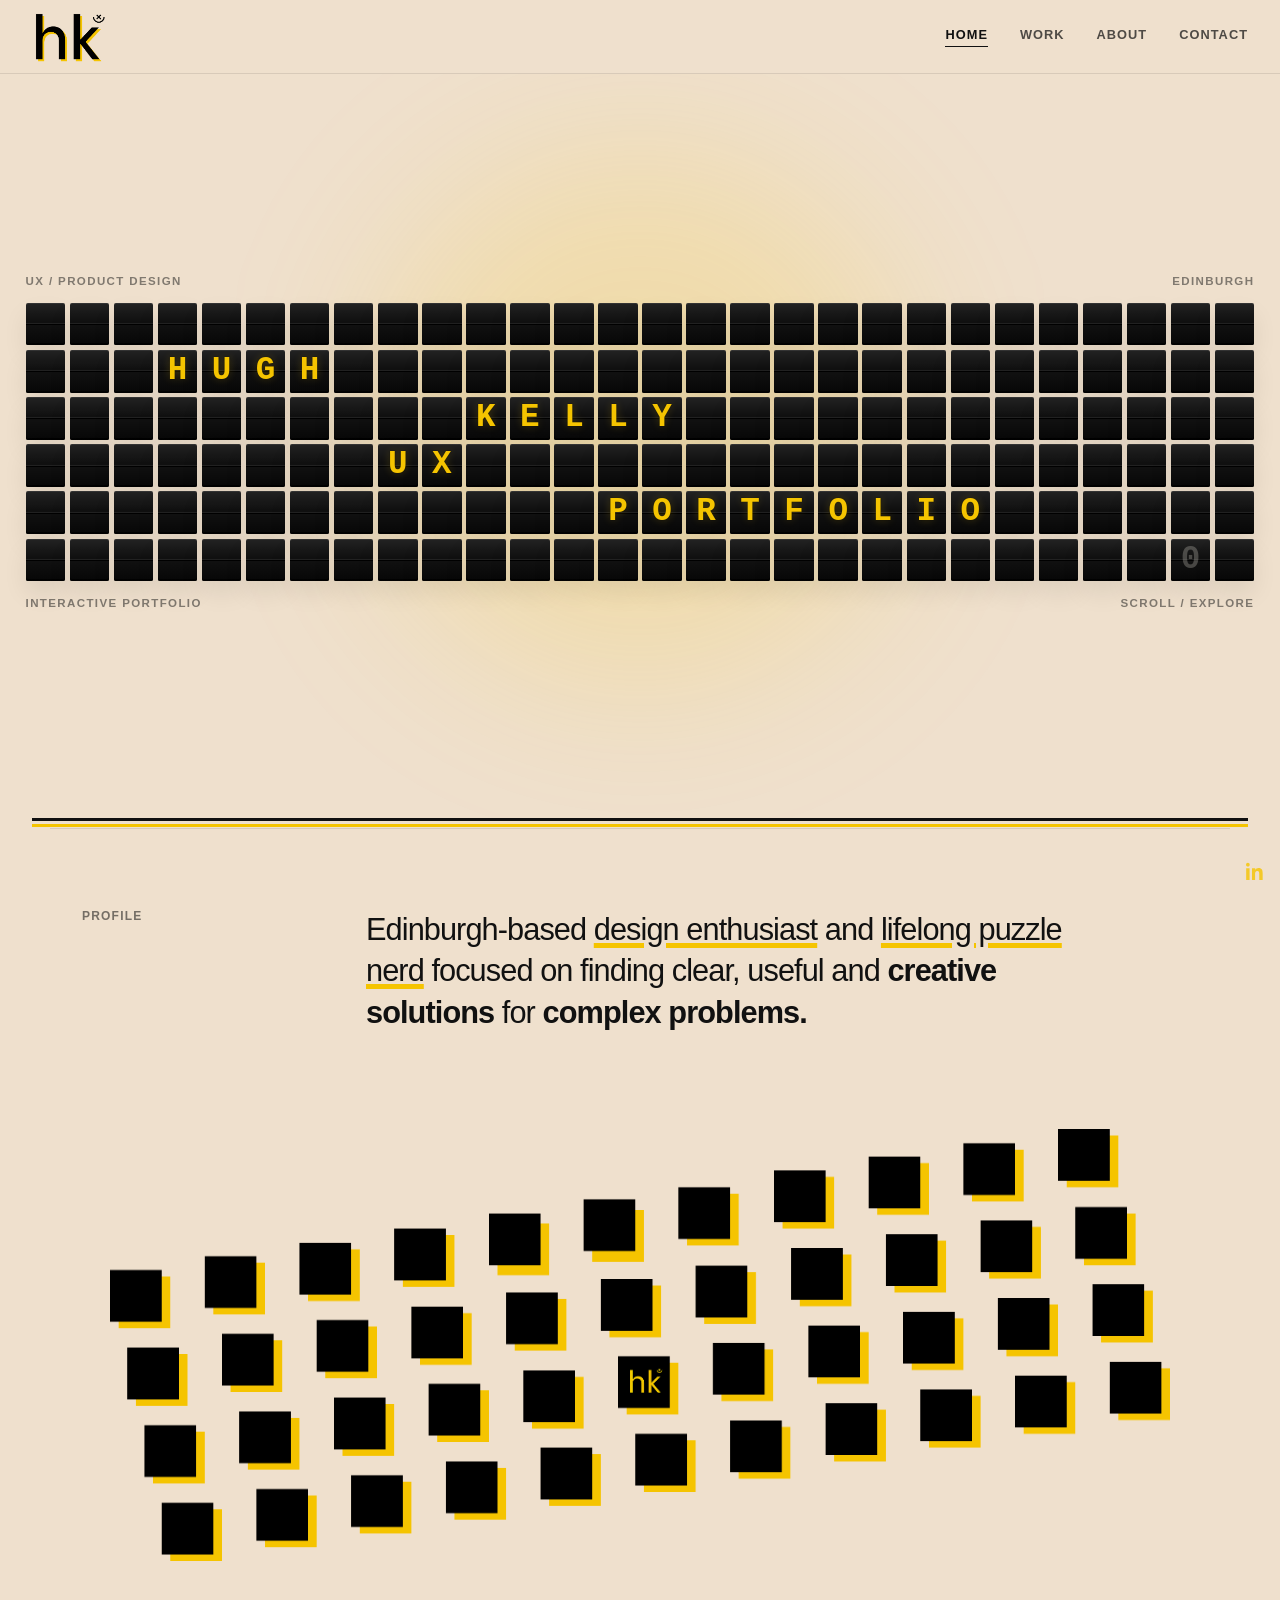
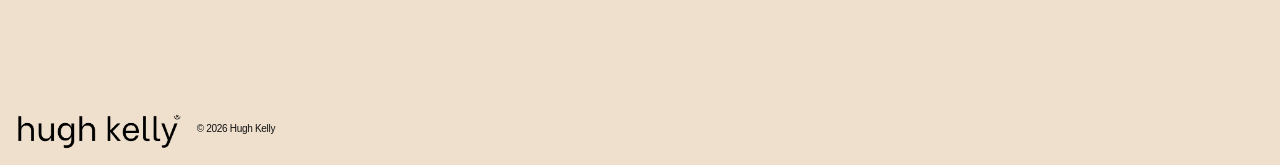
==== commit abf3abee: "UX marks the spot" ====
--- a/index.html
+++ b/index.html
@@ -399,6 +399,16 @@
           perfect fit, and I haven’t looked back. Drop me a wee
           email to say hello if you would like to chat more!
         </p>
+
+        <br>
+
+        <p
+          class="intro-text"
+          style="font-size: 14px; line-height: 155%;"
+        >
+          P.S. can you find the Easter egg on the home page? Clue: (U)X marks the spot...
+        </p>
+
       </div>
     </section>
   </section>
